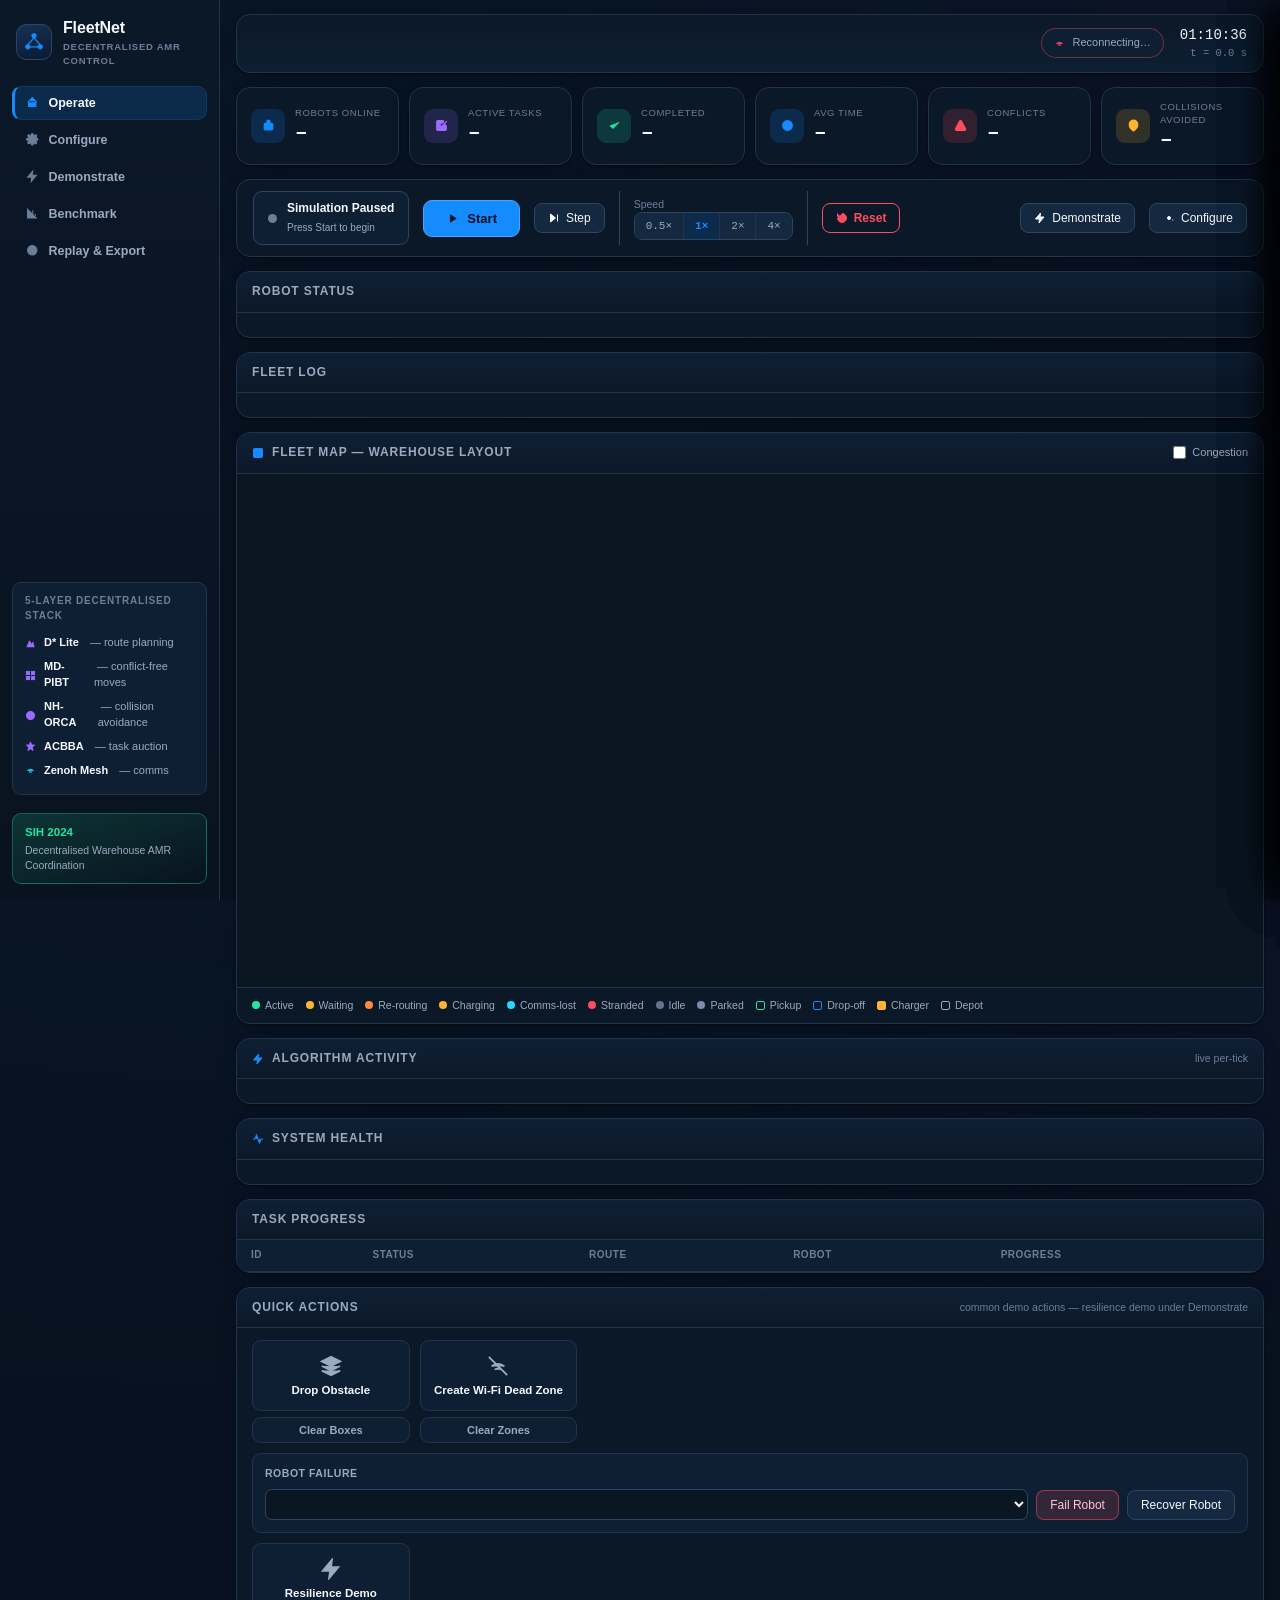
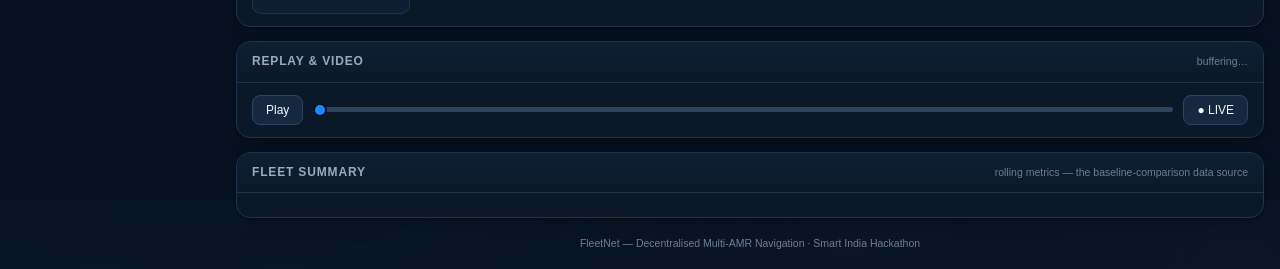
==== static/index.html @ d85be50e "small changes in the ui" ====
<!doctype html>
<html lang="en">
<head>
  <meta charset="utf-8" />
  <meta name="viewport" content="width=device-width, initial-scale=1" />
  <title>FleetNet — Decentralised AMR Control</title>
  <link rel="stylesheet" href="/static/style.css" />
</head>
<body>
<div class="shell">

  <!-- ───────────────── sidebar ───────────────── -->
  <aside class="sidebar" id="sidebar">
    <div class="brand">
      <div class="brand-mark" aria-hidden="true">
        <svg viewBox="0 0 32 32" width="22" height="22">
          <circle cx="16" cy="7" r="3.4"/><circle cx="7" cy="23" r="3.4"/>
          <circle cx="25" cy="23" r="3.4"/>
          <path d="M16 10 L7 20 M16 10 L25 20 M9.5 23 L22.5 23" stroke-width="1.7"/>
        </svg>
      </div>
      <h1>FleetNet<span>Decentralised AMR Control</span></h1>
    </div>

    <nav class="sidenav" id="sidenav">
      <button class="nav-item on" data-nav="operate">
        <svg class="icon" viewBox="0 0 24 24" fill="none" stroke-width="2"><path d="M3 12l9-9 9 9M5 10v10h14V10"/></svg>
        Operate
      </button>
      <button class="nav-item" data-drawer="configureDrawer">
        <svg class="icon" viewBox="0 0 24 24" fill="none" stroke-width="2"><circle cx="12" cy="12" r="3"/><path d="M19.4 15a1.7 1.7 0 00.3 1.9l.1.1a2 2 0 11-2.8 2.8l-.1-.1a1.7 1.7 0 00-1.9-.3 1.7 1.7 0 00-1 1.5V21a2 2 0 11-4 0v-.1a1.7 1.7 0 00-1-1.6 1.7 1.7 0 00-1.9.3l-.1.1a2 2 0 11-2.8-2.8l.1-.1a1.7 1.7 0 00.3-1.9 1.7 1.7 0 00-1.5-1H3a2 2 0 110-4h.1a1.7 1.7 0 001.5-1 1.7 1.7 0 00-.3-1.9l-.1-.1a2 2 0 112.8-2.8l.1.1a1.7 1.7 0 001.9.3H9a1.7 1.7 0 001-1.5V3a2 2 0 114 0v.1a1.7 1.7 0 001 1.5 1.7 1.7 0 001.9-.3l.1-.1a2 2 0 112.8 2.8l-.1.1a1.7 1.7 0 00-.3 1.9V9a1.7 1.7 0 001.5 1h.1a2 2 0 110 4h-.1a1.7 1.7 0 00-1.5 1z"/></svg>
        Configure
      </button>
      <button class="nav-item" data-drawer="demonstrateDrawer">
        <svg class="icon" viewBox="0 0 24 24" fill="none" stroke-width="2"><path d="M13 2L3 14h8l-1 8 10-12h-8l1-8z"/></svg>
        Demonstrate
      </button>
      <button class="nav-item" data-drawer="benchmarkDrawer">
        <svg class="icon" viewBox="0 0 24 24" fill="none" stroke-width="2"><path d="M3 3v18h18M8 17V10M13 17V6M18 17v-4"/></svg>
        Benchmark
      </button>
      <button class="nav-item" data-drawer="replayDrawer">
        <svg class="icon" viewBox="0 0 24 24" fill="none" stroke-width="2"><circle cx="12" cy="12" r="9"/><path d="M10 8l6 4-6 4z"/></svg>
        Replay &amp; Export
      </button>
    </nav>

    <div class="sidebar-about">
      <h3>5-Layer Decentralised Stack</h3>
      <div class="about-layer" title="Per-robot incremental path planning around racks and dropped obstacles.">
        <svg class="icon" viewBox="0 0 24 24" fill="none" stroke-width="2"><path d="M4 20l6-14 4 8 3-5 3 11"/></svg>
        <b>D* Lite</b>&nbsp;— route planning
      </div>
      <div class="about-layer" title="Multi-agent pathfinding: conflict-free next-cell moves with priority inheritance.">
        <svg class="icon" viewBox="0 0 24 24" fill="none" stroke-width="2"><rect x="3" y="3" width="7" height="7"/><rect x="14" y="3" width="7" height="7"/><rect x="3" y="14" width="7" height="7"/><rect x="14" y="14" width="7" height="7"/></svg>
        <b>MD-PIBT</b>&nbsp;— conflict-free moves
      </div>
      <div class="about-layer" title="Reciprocal local collision avoidance between nearby robots.">
        <svg class="icon" viewBox="0 0 24 24" fill="none" stroke-width="2"><circle cx="12" cy="12" r="9"/><path d="M12 3v9l6 3"/></svg>
        <b>NH-ORCA</b>&nbsp;— collision avoidance
      </div>
      <div class="about-layer" title="Decentralised auction-based task allocation — robots bid for jobs.">
        <svg class="icon" viewBox="0 0 24 24" fill="none" stroke-width="2"><path d="M12 2l2.5 6.5L21 9l-5 4.5L17.5 21 12 17l-5.5 4L8 13.5 3 9l6.5-.5z"/></svg>
        <b>ACBBA</b>&nbsp;— task auction
      </div>
      <div class="about-layer mesh" title="Zenoh-style pub/sub comms mesh, with simulated Wi-Fi dead zones.">
        <svg class="icon" viewBox="0 0 24 24" fill="none" stroke-width="2"><path d="M5 12.5a10 10 0 0114 0M8.5 16a5 5 0 017 0M12 19.5v.1"/></svg>
        <b>Zenoh Mesh</b>&nbsp;— comms
      </div>
    </div>

    <div class="sidebar-badge">
      <b>SIH 2024</b>
      Decentralised Warehouse AMR Coordination
    </div>
  </aside>

  <!-- ───────────────── main ───────────────── -->
  <div class="main">

    <header class="topbar">
      <button class="btn menu-toggle" id="btnMenuToggle" aria-label="Toggle navigation" hidden>
        <svg class="icon" viewBox="0 0 24 24" fill="none" stroke-width="2"><path d="M3 6h18M3 12h18M3 18h18"/></svg>
      </button>
      <div class="conn-pill" id="conn"><svg class="icon" viewBox="0 0 24 24" fill="none" stroke-width="2"><path d="M5 12.5a10 10 0 0114 0M8.5 16a5 5 0 017 0M12 19.5v.1"/></svg><span>connecting…</span></div>
      <div class="clock">
        <time id="clock">--:--:--</time>
        <span class="simtime" id="simTime">t = 0.0 s</span>
      </div>
    </header>

    <div class="kpi-row" id="kpiStrip">
      <div class="kpi-card">
        <div class="ic"><svg class="icon" viewBox="0 0 24 24" fill="none" stroke-width="2"><rect x="4" y="8" width="16" height="12" rx="2"/><path d="M9 8V5a3 3 0 016 0v3M9 13h.01M15 13h.01"/></svg></div>
        <div><span class="kpi-label">Robots Online</span><span class="kpi-val" id="kpiRobots">–</span></div>
      </div>
      <div class="kpi-card k-violet">
        <div class="ic"><svg class="icon" viewBox="0 0 24 24" fill="none" stroke-width="2"><path d="M9 11l3 3L22 4M21 12v7a2 2 0 01-2 2H5a2 2 0 01-2-2V5a2 2 0 012-2h11"/></svg></div>
        <div><span class="kpi-label">Active Tasks</span><span class="kpi-val" id="kpiActive">–</span></div>
      </div>
      <div class="kpi-card k-ok">
        <div class="ic"><svg class="icon" viewBox="0 0 24 24" fill="none" stroke-width="2"><path d="M20 6L9 17l-5-5"/></svg></div>
        <div><span class="kpi-label">Completed</span><span class="kpi-val" id="kpiDone">–</span></div>
      </div>
      <div class="kpi-card">
        <div class="ic"><svg class="icon" viewBox="0 0 24 24" fill="none" stroke-width="2"><circle cx="12" cy="12" r="9"/><path d="M12 7v5l3 3"/></svg></div>
        <div><span class="kpi-label">Avg Time</span><span class="kpi-val" id="kpiAvg">–</span></div>
      </div>
      <div class="kpi-card k-danger">
        <div class="ic"><svg class="icon" viewBox="0 0 24 24" fill="none" stroke-width="2"><path d="M12 9v4M12 17h.01M10.3 3.9L2.6 18a2 2 0 001.7 3h15.4a2 2 0 001.7-3L13.7 3.9a2 2 0 00-3.4 0z"/></svg></div>
        <div><span class="kpi-label">Conflicts</span><span class="kpi-val" id="kpiConf">–</span></div>
      </div>
      <div class="kpi-card k-warn">
        <div class="ic"><svg class="icon" viewBox="0 0 24 24" fill="none" stroke-width="2"><path d="M12 22s8-4.5 8-11.8A8 8 0 0012 2a8 8 0 00-8 8.2C4 17.5 12 22 12 22z"/><path d="M12 12a2 2 0 100-4 2 2 0 000 4z"/></svg></div>
        <div><span class="kpi-label">Collisions Avoided</span><span class="kpi-val" id="kpiAvoid">–</span></div>
      </div>
    </div>

    <!-- ───────────────── simulation control bar ───────────────── -->
    <div class="simctrl">
      <div class="sim-status paused" id="simStatusPill">
        <span class="dot"></span>
        <div class="txt"><b id="simStatusTitle">Simulation Paused</b><span id="simStatusSub">Press Start to begin</span></div>
      </div>
      <button class="btn-primary-lg" id="btnStart" title="Space">
        <svg class="icon" viewBox="0 0 24 24" fill="currentColor"><path d="M8 5v14l11-7z"/></svg>
        <span class="lbl">Start</span>
      </button>
      <button class="btn" id="btnStep" title="Step one tick (S)">
        <svg class="icon" viewBox="0 0 24 24" fill="none" stroke-width="2"><path d="M5 4l10 8-10 8V4zM19 5v14"/></svg>
        Step
      </button>
      <div class="pipe-v"></div>
      <label class="hint">Speed
        <div class="seg" id="speedSeg">
          <button data-v="0.5">0.5×</button>
          <button data-v="1" class="on">1×</button>
          <button data-v="2">2×</button>
          <button data-v="4">4×</button>
        </div>
      </label>
      <div class="pipe-v"></div>
      <button class="btn btn-danger-outline" id="btnReset" title="Reset (R)">
        <svg class="icon" viewBox="0 0 24 24" fill="none" stroke-width="2"><path d="M3 12a9 9 0 109-9M3 3v6h6"/></svg>
        Reset
      </button>
      <button class="btn" id="btnOpenDemonstrate" data-drawer="demonstrateDrawer" style="margin-left:auto">
        <svg class="icon" viewBox="0 0 24 24" fill="none" stroke-width="2"><path d="M13 2L3 14h8l-1 8 10-12h-8l1-8z"/></svg>
        Demonstrate
      </button>
      <button class="btn" id="btnOpenConfigure" data-drawer="configureDrawer">
        <svg class="icon" viewBox="0 0 24 24" fill="none" stroke-width="2"><circle cx="12" cy="12" r="3"/><path d="M19.4 15a1.7 1.7 0 00.3 1.9"/></svg>
        Configure
      </button>
    </div>

    <!-- ───────────────── content ───────────────── -->
    <div class="content" id="content">

      <div class="col col-left">
        <section class="panel">
          <div class="panel-hd"><h2>Robot Status</h2><span class="hint" id="fleetHint"></span></div>
          <div class="robot-grid" id="robotGrid"></div>
        </section>

        <section class="panel">
          <div class="panel-hd"><h2>Fleet Log</h2><span class="hint" id="fleetLogHint"></span></div>
          <div class="fleetlog" id="fleetLogBody"></div>
        </section>
      </div>

      <div class="col col-right">
        <div class="bench-banner bench-only" hidden>
          <svg class="icon" viewBox="0 0 24 24" fill="none" stroke-width="2"><path d="M3 3v18h18M8 17V10M13 17V6M18 17v-4"/></svg>
          Benchmark Mode — running the 5-layer stack against the stop-and-wait baseline side by side
        </div>
        <div id="arenaWrap">
          <section class="panel panel-map">
            <div class="panel-hd">
              <h2 id="arenaTitleStack">
                <svg class="icon" viewBox="0 0 24 24" fill="none" stroke-width="2"><rect x="3" y="3" width="18" height="18" rx="2"/><path d="M3 9h18M9 21V9"/></svg>
                Fleet Map — Warehouse Layout
              </h2>
              <label class="chk"><input type="checkbox" id="heatToggle"> Congestion</label>
            </div>
            <div class="map-shell">
              <canvas id="mapStack"></canvas>
              <div class="map-banner" id="mapBannerStack" hidden>
                <svg class="icon" viewBox="0 0 24 24" fill="none" stroke-width="2"><path d="M12 9v4M12 17h.01M10.3 3.9L2.6 18a2 2 0 001.7 3h15.4a2 2 0 001.7-3L13.7 3.9a2 2 0 00-3.4 0z"/></svg>
                DASHBOARD OFFLINE · fleet autonomous
              </div>
              <div class="arm-hint" id="armHint" hidden></div>
            </div>
            <div class="legend">
              <span><i class="dot" style="background:#20E6A0"></i>Active</span>
              <span><i class="dot" style="background:#FFB52E"></i>Waiting</span>
              <span><i class="dot" style="background:#FF8A3D"></i>Re-routing</span>
              <span><i class="dot" style="background:#FFB52E"></i>Charging</span>
              <span><i class="dot" style="background:#26D9FF"></i>Comms-lost</span>
              <span><i class="dot" style="background:#FF4D5E"></i>Stranded</span>
              <span><i class="dot" style="background:#64748b"></i>Idle</span>
              <span><i class="dot" style="background:#7C8CA6"></i>Parked</span>
              <span><i class="sq" style="border-color:#20E6A0"></i>Pickup</span>
              <span><i class="sq" style="border-color:#168BFF"></i>Drop-off</span>
              <span><i class="sq" style="background:#FFB52E;border-color:#FFB52E"></i>Charger</span>
              <span><i class="sq" style="border-color:#9AAAC0"></i>Depot</span>
            </div>
          </section>

          <section class="panel panel-map bench-only" id="arenaPanelStopwait" hidden>
            <div class="panel-hd">
              <h2>Baseline — Stop-and-Wait + recovery <span class="hint">timeout priority · reactive detour</span></h2>
            </div>
            <div class="map-shell">
              <canvas id="mapStopwait"></canvas>
              <div class="map-banner" id="mapBannerStopwait" hidden>DASHBOARD OFFLINE · fleet autonomous</div>
            </div>
          </section>
        </div>

        <section class="panel bench-only" id="scoreboardPanel" hidden>
          <div class="panel-hd"><h2>Comparison Scoreboard</h2><span class="hint" id="verdictHint"></span></div>
          <div class="summary scoreboard" id="scoreboard"></div>
        </section>

        <div class="workspace">
          <section class="panel">
            <div class="panel-hd">
              <h2>
                <svg class="icon" viewBox="0 0 24 24" fill="none" stroke-width="2"><path d="M13 2L3 14h8l-1 8 10-12h-8l1-8z"/></svg>
                Algorithm Activity
              </h2>
              <span class="hint">live per-tick</span>
            </div>
            <div class="activity" id="activity"></div>
          </section>

          <section class="panel">
            <div class="panel-hd">
              <h2>
                <svg class="icon" viewBox="0 0 24 24" fill="none" stroke-width="2"><path d="M22 12h-4l-3 9L9 3l-3 9H2"/></svg>
                System Health
              </h2>
            </div>
            <div class="syshealth" id="syshealth"></div>
          </section>
        </div>

        <section class="panel">
          <div class="panel-hd"><h2>Task Progress</h2><span class="hint" id="taskProgressHint"></span></div>
          <div class="table-wrap">
            <table class="tasktable">
              <thead><tr><th>ID</th><th>Status</th><th>Route</th><th>Robot</th><th>Progress</th></tr></thead>
              <tbody id="taskProgressBody"></tbody>
            </table>
          </div>
        </section>

        <section class="panel">
          <div class="panel-hd"><h2>Quick Actions</h2><span class="hint">common demo actions — resilience demo under Demonstrate</span></div>
          <div class="quick-actions">
            <div class="qa-pair">
              <button class="qa-btn" id="qaDropBox" data-arm="box">
                <svg class="icon" viewBox="0 0 24 24" fill="none" stroke-width="2"><path d="M12 2L2 7l10 5 10-5-10-5zM2 17l10 5 10-5M2 12l10 5 10-5"/></svg>
                Drop Obstacle
              </button>
              <button class="qa-btn-sm" id="qaClearBoxes">Clear Boxes</button>
            </div>
            <div class="qa-pair">
              <button class="qa-btn" id="qaDeadZone" data-arm="zone">
                <svg class="icon" viewBox="0 0 24 24" fill="none" stroke-width="2"><path d="M5 12.5a10 10 0 0114 0M8.5 16a5 5 0 017 0M12 19.5v.1M2 2l20 20"/></svg>
                Create Wi-Fi Dead Zone
              </button>
              <button class="qa-btn-sm" id="qaClearZones">Clear Zones</button>
            </div>
            <div class="qa-fail">
              <div class="qa-fail-label">Robot Failure</div>
              <div class="tgroup">
                <select id="qaFailSel" class="sel"></select>
                <button class="btn btn-danger" id="qaFail">Fail Robot</button>
                <button class="btn" id="qaRecover">Recover Robot</button>
              </div>
            </div>
            <button class="qa-btn" id="qaMore">
              <svg class="icon" viewBox="0 0 24 24" fill="none" stroke-width="2"><path d="M13 2L3 14h8l-1 8 10-12h-8l1-8z"/></svg>
              Resilience Demo
            </button>
          </div>
        </section>

        <section class="panel">
          <div class="panel-hd"><h2>Replay &amp; Video</h2><span class="hint" id="replayHint">buffering…</span></div>
          <div class="replay">
            <div class="replay-row">
              <button class="btn" id="btnReplayPlay">Play</button>
              <input type="range" id="scrub" min="0" max="0" value="0" />
              <button class="btn" id="btnLive">● LIVE</button>
            </div>
            <div class="export-row" id="exportRow" hidden>
              <div class="bar"><i id="exportBar"></i></div>
              <span id="exportLabel"></span>
            </div>
            <video id="video" controls hidden></video>
            <a id="videoDl" class="hint dl" href="#" hidden download>Download fleet_demo.mp4</a>
          </div>
        </section>
      </div>
    </div>

    <!-- ───────────────── footer ───────────────── -->
    <footer class="footer">
      <section class="panel">
        <div class="panel-hd"><h2>Fleet Summary</h2><span class="hint">rolling metrics — the baseline-comparison data source</span></div>
        <div class="summary" id="summary"></div>
      </section>
      <p class="hint" style="text-align:center;padding:4px 0">FleetNet — Decentralised Multi-AMR Navigation · Smart India Hackathon</p>
    </footer>
  </div>
</div>

<!-- ───────────────── drawers ───────────────── -->
<div class="sidebar-scrim" id="sidebarScrim"></div>
<div class="drawer-backdrop" id="drawerBackdrop"></div>

<aside class="drawer" id="configureDrawer">
  <div class="drawer-hd">
    <h2><svg class="icon" viewBox="0 0 24 24" fill="none" stroke-width="2"><circle cx="12" cy="12" r="3"/><path d="M19.4 15a1.7 1.7 0 00.3 1.9"/></svg>Configure</h2>
    <button class="drawer-close" data-close-drawer aria-label="Close">✕</button>
  </div>
  <div class="drawer-body">
    <div class="drawer-section">
      <h3>Scenario</h3>
      <div class="tgroup">
        <label>Robots <input type="number" id="cfgRobots" min="1" max="6" value="4"></label>
        <label>Tasks <input type="number" id="cfgTasks" min="1" max="20" value="10"></label>
        <label>Seed <input type="number" id="cfgSeed" min="0" max="9999" value="7"></label>
      </div>
      <p class="hint" style="margin-top:8px">Same seed + same settings reproduces the same run.</p>
      <button class="btn btn-primary" id="btnApply" style="margin-top:10px;width:100%;justify-content:center">Apply &amp; Reset Simulation</button>
    </div>

    <div class="drawer-section">
      <h3>Warehouse Layout</h3>
      <div class="tgroup">
        <button class="btn btn-arm" id="btnEditLayout">Edit Layout</button>
        <button class="btn" id="btnResetLayout">Reset to Default</button>
      </div>
    </div>

    <div class="drawer-section" id="layoutPalette" hidden>
      <h3>Paint Tool</h3>
      <div class="seg" id="paletteSeg">
        <button data-tool="blocked" class="on">Rack</button>
        <button data-tool="pickup">Pickup</button>
        <button data-tool="dropoff">Dropoff</button>
        <button data-tool="charger">Charger</button>
        <button data-tool="depot">Depot</button>
        <button data-tool="erase">Erase</button>
      </div>
      <p class="hint" style="margin:8px 0">click to place a station · click-drag to paint racks/erase</p>
      <p class="hint" id="paletteCounts"></p>
      <div class="tgroup" style="margin-top:10px">
        <button class="btn" id="btnLayoutValidate">Validate</button>
        <button class="btn btn-primary" id="btnLayoutApply">Apply Layout</button>
        <button class="btn" id="btnLayoutClearCanvas">Clear Canvas</button>
        <button class="btn" id="btnLayoutCancel">Cancel</button>
      </div>
    </div>

    <div class="drawer-section" id="layoutErrorsPanel" hidden>
      <h3>Layout Issues <span class="hint" id="layoutStatusHint"></span></h3>
      <ul class="eventlog" id="layoutErrors"></ul>
    </div>

    <div class="drawer-section" id="savedLayoutsPanel">
      <h3>Saved Layouts <span class="hint" id="savedLayoutsHint"></span></h3>
      <div class="tgroup" style="margin-bottom:8px">
        <button class="btn" id="btnSaveCurrentLayout">Save Current Layout As…</button>
      </div>
      <div class="tgroup" id="saveAsRow" hidden>
        <input type="text" id="saveAsName" placeholder="Layout name…" maxlength="60">
        <button class="btn btn-primary" id="btnSaveAsLayout">Save As…</button>
      </div>
      <div class="table-wrap">
        <table class="tasktable">
          <thead><tr><th>Name</th><th>Updated</th><th>Actions</th></tr></thead>
          <tbody id="savedLayoutsBody"></tbody>
        </table>
      </div>
    </div>
  </div>
</aside>

<aside class="drawer" id="demonstrateDrawer">
  <div class="drawer-hd">
    <h2><svg class="icon" viewBox="0 0 24 24" fill="none" stroke-width="2"><path d="M13 2L3 14h8l-1 8 10-12h-8l1-8z"/></svg>Demonstrate</h2>
    <button class="drawer-close" data-close-drawer aria-label="Close">✕</button>
  </div>
  <div class="drawer-body">
    <p class="hint">Drop Obstacle, Wi-Fi Dead Zone, and Fail/Recover Robot now live in Quick Actions on the Operate dashboard.</p>
    <div class="drawer-section">
      <h3>Resilience</h3>
      <button class="btn btn-danger-outline" id="btnKill" style="width:100%;justify-content:center">Simulate Dashboard Failure</button>
      <p class="hint" style="margin-top:6px">The fleet keeps operating with no central coordinator — proves the decentralised architecture.</p>
    </div>
  </div>
</aside>

<aside class="drawer" id="benchmarkDrawer">
  <div class="drawer-hd">
    <h2><svg class="icon" viewBox="0 0 24 24" fill="none" stroke-width="2"><path d="M3 3v18h18M8 17V10M13 17V6M18 17v-4"/></svg>Benchmark</h2>
    <button class="drawer-close" data-close-drawer aria-label="Close">✕</button>
  </div>
  <div class="drawer-body">
    <div class="drawer-section">
      <h3>A/B Comparison</h3>
      <label class="chk"><input type="checkbox" id="benchToggle"> Enable A/B vs stop-and-wait baseline</label>
      <p class="hint" style="margin-top:8px">Runs the same scenario twice — the 5-layer stack against a naive stop-and-wait baseline. Toggling this restarts the run.</p>
    </div>
  </div>
</aside>

<aside class="drawer" id="replayDrawer">
  <div class="drawer-hd">
    <h2><svg class="icon" viewBox="0 0 24 24" fill="none" stroke-width="2"><circle cx="12" cy="12" r="9"/><path d="M10 8l6 4-6 4z"/></svg>Replay &amp; Export</h2>
    <button class="drawer-close" data-close-drawer aria-label="Close">✕</button>
  </div>
  <div class="drawer-body">
    <div class="drawer-section">
      <h3>Export</h3>
      <button class="btn btn-primary" id="btnExport" style="width:100%;justify-content:center">Export MP4</button>
      <p class="hint" style="margin-top:8px">Renders the buffered run server-side (falls back to GIF without ffmpeg).</p>
    </div>
  </div>
</aside>

<script src="/static/app.js"></script>
</body>
</html>
---- static/style.css ----
/* ============================================================
   FleetNet Dashboard — decentralised fleet command console
   Color system per FleetNet_UI_Redesign_Color_Usability_Specification:
   deep navy base, controlled semantic accents. Color is never the only
   signal — every stateful element also carries an icon and/or a label.
   ============================================================ */
:root{
  --bg:        #07111F;   /* Deep Navy   — page background, major chrome */
  --bg-2:      #0A1622;
  --panel:     #0B1828;   /* Panel Navy  — cards, panels, sidebar */
  --panel-2:   #0E1F33;
  --raised:    #14283F;
  --border:    #22344A;
  --border-2:  #2E4562;
  --ink:       #F5F8FC;   /* Primary Text */
  --ink-2:     #9AAAC0;   /* Muted Text */
  --ink-3:     #6C7F99;

  --accent:    #168BFF;   /* Electric Blue — primary action, selected nav/mode */
  --accent-dim:rgba(22,139,255,.16);
  --cyan:      #26D9FF;   /* network/mesh, path info, secondary active signal */
  --cyan-dim:  rgba(38,217,255,.16);
  --ok:        #20E6A0;   /* Emerald — healthy, running, completed, online */
  --ok-dim:    rgba(32,230,160,.16);
  --warn:      #FFB52E;   /* Amber — charging, caution, pending attention */
  --warn-dim:  rgba(255,181,46,.16);
  --danger:    #FF4D5E;   /* Coral Red — failure, obstacle, conflict, destructive */
  --danger-dim:rgba(255,77,94,.16);
  --violet:    #9B6CFF;   /* algorithm/AI activity, selected robot/task */
  --violet-dim:rgba(155,108,255,.16);
  --reroute:   #FF8A3D;   /* distinct from plain waiting(amber) and failure(coral) */
  --idle:      #64748B;

  --mono: ui-monospace, "JetBrains Mono", "SF Mono", "Menlo", "Consolas", monospace;
  --sans: "Inter", -apple-system, BlinkMacSystemFont, "Segoe UI", Roboto, sans-serif;
  --r:    14px;
  --r-sm: 9px;
  --shadow: 0 1px 2px rgba(0,0,0,.4), 0 8px 24px -12px rgba(0,0,0,.55);
  --sidebar-w: 220px;
}

*{box-sizing:border-box;margin:0;padding:0}
html,body{height:100%}
body{
  background:
    radial-gradient(1200px 600px at 15% -10%, #0f2a4433, transparent),
    radial-gradient(900px 500px at 110% 0%, #2a1b4a2e, transparent),
    var(--bg);
  color:var(--ink);
  font-family:var(--sans);
  font-size:13px;
  line-height:1.45;
  -webkit-font-smoothing:antialiased;
}
button,input,select{font-family:inherit;font-size:inherit;color:inherit}
h1,h2,h3{font-weight:650;letter-spacing:-.01em}
svg{fill:currentColor;stroke:currentColor}
svg.icon{width:1em;height:1em;flex-shrink:0;vertical-align:-.15em}
[hidden]{display:none !important}

/* ───────────────── app shell: sidebar + main ───────────────── */
.shell{display:flex;min-height:100%}

.sidebar{
  width:var(--sidebar-w);flex:0 0 var(--sidebar-w);
  background:linear-gradient(180deg,var(--panel),#091320);
  border-right:1px solid var(--border);
  display:flex;flex-direction:column;gap:18px;
  padding:16px 12px;position:sticky;top:0;height:100vh;overflow-y:auto;
}
.brand{display:flex;align-items:center;gap:11px;padding:0 4px}
.brand-mark{
  width:36px;height:36px;border-radius:10px;flex-shrink:0;
  display:grid;place-items:center;
  background:linear-gradient(160deg,#173157,#0c1930);
  border:1px solid var(--border-2);
  color:var(--accent);
}
.brand h1{font-size:16px}
.brand h1 span{display:block;font-size:9.5px;font-weight:600;color:var(--ink-3);
  text-transform:uppercase;letter-spacing:.08em;margin-top:1px}

.sidenav{display:flex;flex-direction:column;gap:3px}
.nav-item{
  display:flex;align-items:center;gap:10px;
  padding:9px 11px;border-radius:var(--r-sm);
  border:1px solid transparent;border-left:3px solid transparent;
  background:transparent;color:var(--ink-2);cursor:pointer;text-align:left;width:100%;
  font-size:12.5px;font-weight:600;
  transition:background .12s,color .12s,border-color .12s;
}
.nav-item svg{color:var(--ink-3)}
.nav-item:hover{background:var(--panel-2);color:var(--ink)}
.nav-item.on{
  background:var(--accent-dim);color:var(--ink);
  border-color:var(--accent-dim);border-left-color:var(--accent);
}
.nav-item.on svg{color:var(--accent)}
.nav-sub{font-size:9.5px;color:var(--ink-3);font-weight:500;margin-left:auto;text-transform:uppercase;letter-spacing:.04em}

.sidebar-about{
  margin-top:auto;background:var(--panel-2);border:1px solid var(--border);
  border-radius:var(--r-sm);padding:11px 12px;
}
.sidebar-about h3{font-size:10px;text-transform:uppercase;letter-spacing:.08em;
  color:var(--ink-3);margin-bottom:8px}
.about-layer{display:flex;align-items:center;gap:8px;padding:4px 0;font-size:11px;color:var(--ink-2);cursor:help}
.about-layer svg{color:var(--violet);flex-shrink:0}
.about-layer.mesh svg{color:var(--cyan)}
.about-layer b{color:var(--ink);font-weight:600}

.sidebar-badge{
  background:linear-gradient(160deg,var(--ok-dim),transparent);
  border:1px solid rgba(32,230,160,.35);border-radius:var(--r-sm);
  padding:10px 12px;font-size:10.5px;color:var(--ink-2);
}
.sidebar-badge b{color:var(--ok);display:block;font-size:11.5px;margin-bottom:2px}

.main{flex:1;min-width:0;padding:14px 16px;display:flex;flex-direction:column;gap:14px;max-width:1720px}

/* ───────────────── top bar ───────────────── */
.topbar{
  display:flex;align-items:center;justify-content:flex-end;gap:16px;
  background:linear-gradient(180deg,var(--panel),var(--panel-2));
  border:1px solid var(--border);border-radius:var(--r);
  padding:10px 16px;box-shadow:var(--shadow);
}
.conn-pill{
  display:flex;align-items:center;gap:8px;padding:6px 12px;border-radius:20px;
  background:var(--panel-2);border:1px solid var(--border);font-size:11px;color:var(--ink-2);
}
.conn-pill svg{color:var(--idle)}
.conn-pill.online{border-color:rgba(32,230,160,.4);color:var(--ink)}
.conn-pill.online svg{color:var(--ok)}
.conn-pill.offline{border-color:rgba(255,77,94,.4)}
.conn-pill.offline svg{color:var(--danger)}
.conn-pill b{font-weight:600}

.clock{text-align:right;display:flex;flex-direction:column;align-items:flex-end;gap:1px}
.clock time{font-family:var(--mono);font-size:14px;color:var(--ink)}
.simtime{font-family:var(--mono);font-size:10.5px;color:var(--ink-3)}

/* ───────────────── KPI row ───────────────── */
.kpi-row{display:grid;grid-template-columns:repeat(6,1fr);gap:10px}
.kpi-card{
  background:var(--panel);border:1px solid var(--border);border-radius:var(--r);
  padding:12px 14px;box-shadow:var(--shadow);display:flex;align-items:center;gap:10px;
}
.kpi-card .ic{
  width:34px;height:34px;border-radius:9px;flex-shrink:0;display:grid;place-items:center;
  background:var(--accent-dim);color:var(--accent);
}
.kpi-card.k-ok .ic{background:var(--ok-dim);color:var(--ok)}
.kpi-card.k-warn .ic{background:var(--warn-dim);color:var(--warn)}
.kpi-card.k-danger .ic{background:var(--danger-dim);color:var(--danger)}
.kpi-card.k-violet .ic{background:var(--violet-dim);color:var(--violet)}
.kpi-label{display:block;font-size:9.5px;color:var(--ink-3);text-transform:uppercase;letter-spacing:.06em}
.kpi-val{font-family:var(--mono);font-size:21px;font-weight:700;color:var(--ink);line-height:1.2}

/* ───────────────── simulation control bar ───────────────── */
.simctrl{
  display:flex;align-items:center;gap:14px;flex-wrap:wrap;
  background:var(--panel);border:1px solid var(--border);border-radius:var(--r);
  padding:11px 16px;box-shadow:var(--shadow);
}
.sim-status{display:flex;align-items:center;gap:10px;padding:8px 14px;border-radius:var(--r-sm);
  background:var(--ok-dim);border:1px solid rgba(32,230,160,.35);flex:0 0 auto}
.sim-status.paused{background:var(--panel-2);border-color:var(--border-2)}
.sim-status .dot{width:9px;height:9px;border-radius:50%;background:var(--ok);box-shadow:0 0 0 4px var(--ok-dim)}
.sim-status.paused .dot{background:var(--ink-3);box-shadow:none}
.sim-status .txt b{display:block;font-size:12px;color:var(--ink);font-weight:700}
.sim-status .txt span{font-size:10px;color:var(--ink-2)}

.btn-primary-lg{
  background:var(--accent);border:1px solid #4aa3ff;color:#04101f;font-weight:700;
  padding:10px 22px;border-radius:var(--r-sm);font-size:13px;cursor:pointer;
  display:flex;align-items:center;gap:8px;transition:background .12s;
}
.btn-primary-lg:hover{background:#3aa0ff}
.btn-primary-lg.is-running{background:var(--ok);border-color:#3ff0b4;color:#03251a}
.btn-primary-lg.is-running:hover{background:#33f0ae}

.pipe-v{width:1px;align-self:stretch;background:var(--border-2)}

/* ───────────────── generic buttons / controls ───────────────── */
.btn{
  background:var(--raised);border:1px solid var(--border-2);border-radius:8px;
  padding:7px 13px;cursor:pointer;color:var(--ink);font-size:12px;font-weight:500;
  transition:background .12s, border-color .12s, transform .05s;white-space:nowrap;
  display:inline-flex;align-items:center;gap:6px;
}
.btn:hover{background:#1a3050;border-color:var(--accent)}
.btn:active{transform:translateY(1px)}
.btn:disabled{opacity:.4;cursor:not-allowed}
.btn-primary{background:var(--accent);border-color:#4aa3ff;color:#04101f;font-weight:700}
.btn-primary:hover{background:#3aa0ff}
.btn-danger{background:var(--danger-dim);border-color:rgba(255,77,94,.5);color:#ffc7cc}
.btn-danger:hover{background:rgba(255,77,94,.28)}
.btn-danger-outline{
  background:transparent;border:1.5px solid var(--danger);color:var(--danger);font-weight:600;
}
.btn-danger-outline:hover{background:var(--danger-dim)}
.btn-arm.armed{background:var(--warn);border-color:#ffcf7a;color:#241a05;font-weight:700}
.sel{
  background:var(--bg-2);border:1px solid var(--border-2);border-radius:7px;
  padding:6px 9px;font-family:var(--mono);
}

.seg{display:flex;border:1px solid var(--border-2);border-radius:8px;overflow:hidden}
.seg button{background:var(--raised);border:0;border-left:1px solid var(--border);
  padding:7px 11px;cursor:pointer;color:var(--ink-2);font-family:var(--mono);font-size:11px}
.seg button:first-child{border-left:0}
.seg button.on{background:var(--accent-dim);color:var(--accent);font-weight:700}

.tgroup[hidden]{display:none}
.tgroup{
  display:flex;align-items:center;gap:8px;flex-wrap:wrap;
  padding:8px 12px;background:var(--panel-2);border:1px solid var(--border);border-radius:var(--r-sm);
}
.tgroup-label{font-size:9.5px;text-transform:uppercase;letter-spacing:.07em;color:var(--ink-3);margin-right:2px}
.tgroup label{display:flex;align-items:center;gap:6px;font-size:11px;color:var(--ink-2)}
.tgroup input[type=number],.tgroup input[type=text]{
  width:52px;background:var(--bg-2);border:1px solid var(--border-2);
  border-radius:6px;padding:5px 7px;font-family:var(--mono);text-align:center;
}
.tgroup input[type=text]{width:150px;text-align:left}
.pipe{width:1px;height:20px;background:var(--border-2);margin:0 2px}
.hint{font-size:10.5px;color:var(--ink-3)}
.chk{display:flex;align-items:center;gap:6px;font-size:11px;color:var(--ink-2);cursor:pointer}

/* ───────────────── panels ───────────────── */
.panel{background:var(--panel);border:1px solid var(--border);border-radius:var(--r);
  box-shadow:var(--shadow);overflow:hidden}
.panel-hd{display:flex;align-items:center;justify-content:space-between;gap:10px;
  padding:11px 15px;border-bottom:1px solid var(--border);
  background:linear-gradient(180deg,#0f1f34,#0b1828)}
.panel-hd h2{font-size:12px;text-transform:uppercase;letter-spacing:.07em;color:var(--ink-2);
  display:flex;align-items:center;gap:8px}
.panel-hd h2 svg{color:var(--accent)}

/* ───────────────── quick actions ───────────────── */
.quick-actions{display:grid;grid-template-columns:repeat(auto-fit,minmax(150px,1fr));gap:10px;padding:12px 15px}
.qa-btn{
  display:flex;flex-direction:column;align-items:center;gap:7px;padding:14px 10px;
  background:var(--panel-2);border:1px solid var(--border);border-radius:var(--r-sm);
  color:var(--ink);cursor:pointer;font-size:11.5px;font-weight:600;transition:border-color .12s,background .12s;
}
.qa-btn svg{width:22px;height:22px;color:var(--ink-2)}
.qa-btn:hover{border-color:var(--accent);background:var(--accent-dim)}
.qa-btn.danger:hover{border-color:var(--danger);background:var(--danger-dim)}
.qa-btn.armed{border-color:var(--warn);background:var(--warn-dim);color:var(--warn)}
.qa-btn.armed svg{color:var(--warn)}
.qa-pair{display:flex;flex-direction:column;gap:6px}
.qa-pair .qa-btn{flex:1}
.qa-btn-sm{
  background:var(--panel-2);border:1px solid var(--border);border-radius:var(--r-sm);
  color:var(--ink-2);cursor:pointer;font-size:11px;font-weight:600;padding:6px 8px;
  transition:border-color .12s,background .12s,color .12s;
}
.qa-btn-sm:hover{border-color:var(--accent);color:var(--ink);background:var(--accent-dim)}
.qa-fail{
  grid-column:1/-1;display:flex;flex-direction:column;gap:8px;padding:12px;
  background:var(--panel-2);border:1px solid var(--border);border-radius:var(--r-sm);
}
.qa-fail-label{font-size:10.5px;font-weight:700;color:var(--ink-2);text-transform:uppercase;letter-spacing:.05em}
.qa-fail .tgroup{background:transparent;border:0;padding:0}
.qa-fail .sel{flex:1;min-width:120px}

/* ───────────────── content grid (Observe workspace) ─────────────────
   Kept as a 2-column grid (narrower status column + wide map/analysis
   column) so the existing benchmark A/B toggle logic in app.js — which
   reorders/reflows exactly these two columns via .content.benchmark —
   keeps working unchanged. Map dominance + algorithm/health grouping is
   achieved by composition inside col-right, not a 3rd grid column. */
.content{display:grid;grid-template-columns:minmax(300px,1fr) minmax(480px,1.6fr);gap:14px;align-items:start}
.col{display:flex;flex-direction:column;gap:14px}
.workspace{display:grid;grid-template-columns:1fr 1fr;gap:14px;align-items:start}

/* ───────────────── robot cards ───────────────── */
.robot-grid{display:grid;grid-template-columns:1fr;gap:10px;padding:12px}
.rcard{background:var(--panel-2);border:1px solid var(--border);border-left:3px solid var(--idle);
  border-radius:var(--r-sm);padding:11px 12px}
.rcard-hd{display:flex;align-items:center;justify-content:space-between;margin-bottom:9px}
.rcard-id{display:flex;align-items:center;gap:7px;font-weight:600}
.rcard-id .chip{width:16px;height:16px;border-radius:5px;display:grid;place-items:center;
  font-size:9px;font-weight:700;color:#04101f}
.badge{font-size:9.5px;font-weight:700;letter-spacing:.05em;text-transform:uppercase;
  padding:3px 8px;border-radius:20px;border:1px solid transparent;display:inline-flex;align-items:center;gap:4px}
.rcard-rows{display:grid;grid-template-columns:auto 1fr;gap:4px 10px;font-size:11px}
.rcard-rows dt{color:var(--ink-3)}
.rcard-rows dd{font-family:var(--mono);color:var(--ink);text-align:right}
.batt{margin-top:9px}
.batt-track{height:5px;background:var(--bg-2);border-radius:3px;overflow:hidden;border:1px solid var(--border)}
.batt-fill{height:100%;border-radius:3px;transition:width .4s}
.batt-meta{display:flex;justify-content:space-between;font-size:10px;color:var(--ink-3);margin-top:3px;font-family:var(--mono)}

/* status colour system — semantic per the spec: emerald=healthy, amber=charging/
   caution, coral=failure/destructive, cyan=comms, reroute=distinct amber-coral.
   Color is always paired with the text badge/icon already rendered alongside. */
.s-active    {--s:var(--ok)}
.s-waiting   {--s:var(--warn)}
.s-rerouting {--s:var(--reroute)}
.s-charging  {--s:var(--warn)}
.s-comms-lost{--s:var(--cyan)}
.s-idle      {--s:var(--idle)}
.s-parked    {--s:#7C8CA6}
.s-error     {--s:var(--danger)}
.s-stranded  {--s:var(--danger)}
.rcard.st{border-left-color:var(--s)}
.badge.st{color:var(--s);border-color:color-mix(in srgb,var(--s) 45%,transparent);
  background:color-mix(in srgb,var(--s) 16%,transparent)}

/* ───────────────── task table (Saved Layouts + Task Progress) ───────────────── */
.table-wrap{max-height:280px;overflow:auto}
.tasktable{width:100%;border-collapse:collapse;font-size:11.5px}
.tasktable th{position:sticky;top:0;background:var(--panel-2);text-align:left;padding:8px 14px;
  color:var(--ink-3);font-weight:600;font-size:10px;text-transform:uppercase;letter-spacing:.05em;
  border-bottom:1px solid var(--border)}
.tasktable td{padding:7px 14px;border-bottom:1px solid var(--border);font-family:var(--mono)}
.tasktable tr:hover td{background:#0f1f33}
.tstatus{font-size:9.5px;font-weight:700;text-transform:uppercase;letter-spacing:.04em;
  padding:2px 8px;border-radius:12px;display:inline-flex;align-items:center;gap:4px}
.tstatus.queued{color:var(--idle);background:rgba(100,116,139,.16)}
.tstatus.active{color:var(--ok);background:var(--ok-dim)}
.tstatus.done{color:var(--accent);background:var(--accent-dim)}
.tstatus.blocked{color:var(--danger);background:var(--danger-dim)}
.reroute-tag{color:var(--reroute);font-weight:700;font-size:10px}
.progress-track{height:6px;background:var(--bg-2);border-radius:3px;overflow:hidden;border:1px solid var(--border);min-width:60px}
.progress-fill{height:100%;background:var(--accent);border-radius:3px}

/* ───────────────── map ───────────────── */
.panel-map .map-shell{position:relative;background:var(--bg-2)}
#mapStack,#mapStopwait{display:block;width:100%;height:auto}
#arenaWrap{display:flex;flex-direction:column;gap:14px}
.map-banner{position:absolute;top:12px;left:50%;transform:translateX(-50%);
  display:flex;align-items:center;gap:8px;
  background:#2a0f16;border:1px solid var(--danger);color:#ffc7cc;
  font-size:11px;font-weight:700;letter-spacing:.03em;padding:6px 14px;border-radius:20px}
.arm-hint{position:absolute;bottom:12px;left:50%;transform:translateX(-50%);
  display:flex;align-items:center;gap:8px;
  background:#241a05;border:1px solid var(--warn);color:#ffd98a;
  font-size:11px;padding:6px 13px;border-radius:18px}
.bench-banner{display:flex;align-items:center;gap:8px;padding:8px 14px;border-radius:var(--r-sm);
  background:var(--violet-dim);border:1px solid rgba(155,108,255,.4);color:var(--violet);
  font-size:11.5px;font-weight:700}
.legend{display:flex;flex-wrap:wrap;gap:12px;padding:10px 15px;border-top:1px solid var(--border);
  font-size:10.5px;color:var(--ink-2)}
.legend span{display:flex;align-items:center;gap:5px}
.legend .dot{width:8px;height:8px;border-radius:50%}
.legend .sq{width:9px;height:9px;border:1.5px solid;border-radius:2px}

/* ───────────────── algorithm activity ───────────────── */
.activity{padding:12px 15px;display:flex;flex-direction:column;gap:8px}
.act{background:var(--panel-2);border:1px solid var(--border);border-radius:var(--r-sm);
  padding:10px 12px;display:flex;align-items:center;gap:11px;cursor:help}
.act .ic{width:30px;height:30px;border-radius:8px;flex-shrink:0;display:grid;place-items:center;
  background:var(--violet-dim);color:var(--violet)}
.act.mesh .ic{background:var(--cyan-dim);color:var(--cyan)}
.act .body{flex:1;min-width:0}
.act .k{font-size:10px;color:var(--ink-3);text-transform:uppercase;letter-spacing:.05em}
.act .v{font-family:var(--mono);font-size:15px;font-weight:700;color:var(--ink);margin-top:1px}
.act .v.small{font-size:11px;font-weight:500;color:var(--ink-2);line-height:1.35;font-family:var(--sans)}

/* ───────────────── system health ───────────────── */
.syshealth{padding:12px 15px;display:flex;flex-direction:column;gap:8px}
.sh-row{display:flex;align-items:center;justify-content:space-between;padding:7px 10px;
  background:var(--panel-2);border:1px solid var(--border);border-radius:var(--r-sm);font-size:11.5px}
.sh-row .lbl{display:flex;align-items:center;gap:8px;color:var(--ink-2)}
.sh-row .lbl svg{color:var(--ink-3)}
.sh-status{display:flex;align-items:center;gap:6px;font-weight:700;font-size:11px}
.sh-status .dot{width:7px;height:7px;border-radius:50%}
.sh-status.ok{color:var(--ok)}.sh-status.ok .dot{background:var(--ok);box-shadow:0 0 0 3px var(--ok-dim)}
.sh-status.warn{color:var(--warn)}.sh-status.warn .dot{background:var(--warn);box-shadow:0 0 0 3px var(--warn-dim)}
.sh-status.bad{color:var(--danger)}.sh-status.bad .dot{background:var(--danger);box-shadow:0 0 0 3px var(--danger-dim)}

/* ───────────────── replay / video ───────────────── */
.replay{padding:12px 15px;display:flex;flex-direction:column;gap:10px}
.replay-row{display:flex;align-items:center;gap:10px}
.replay-row input[type=range]{flex:1}
#btnLive.on{background:var(--accent);border-color:#4aa3ff;color:#04101f;font-weight:700}
input[type=range]{-webkit-appearance:none;appearance:none;height:5px;border-radius:3px;
  background:var(--border-2);outline:none}
input[type=range]::-webkit-slider-thumb{-webkit-appearance:none;width:14px;height:14px;border-radius:50%;
  background:var(--accent);border:2px solid #04101f;cursor:pointer}
.export-row{display:flex;align-items:center;gap:10px;font-family:var(--mono);font-size:11px;color:var(--ink-2)}
.bar{flex:1;height:6px;background:var(--bg-2);border:1px solid var(--border);border-radius:4px;overflow:hidden}
.bar i{display:block;height:100%;width:0;background:var(--accent);transition:width .3s}
#video{width:100%;border-radius:var(--r-sm);border:1px solid var(--border);background:#000}
.dl{text-decoration:none;color:var(--accent)}

/* ───────────────── footer ───────────────── */
.footer{display:grid;grid-template-columns:1fr;gap:14px}
.summary{padding:12px 15px;display:grid;grid-template-columns:repeat(auto-fit,minmax(120px,1fr));gap:10px}
.sitem{background:var(--panel-2);border:1px solid var(--border);border-radius:var(--r-sm);padding:9px 11px}
.sitem .k{font-size:10px;color:var(--ink-3);text-transform:uppercase;letter-spacing:.05em}
.sitem .v{font-family:var(--mono);font-size:17px;font-weight:700;margin-top:2px}
.sitem .track{height:4px;background:var(--bg-2);border-radius:2px;margin-top:6px;overflow:hidden}
.sitem .track i{display:block;height:100%;background:var(--accent)}

.eventlog{list-style:none;padding:8px 6px;max-height:220px;overflow:auto}
.eventlog li{display:flex;gap:9px;padding:5px 10px;font-size:11px;border-radius:6px}
.eventlog li:nth-child(odd){background:#0f1f33}
.eventlog .t{font-family:var(--mono);color:var(--ink-3);flex-shrink:0}
.eventlog .m{color:var(--ink-2)}

/* ───────────────── fleet log ───────────────── */
.fleetlog{padding:12px;display:flex;flex-direction:column;gap:8px;max-height:420px;overflow:auto}
.flog-entry{background:var(--panel-2);border:1px solid var(--border);border-left:3px solid var(--s);
  border-radius:var(--r-sm);padding:9px 12px;font-family:var(--mono);font-size:11px}
.flog-hd{display:flex;justify-content:space-between;align-items:center;margin-bottom:6px}
.flog-hd .name{font-weight:700;color:var(--ink)}
.flog-hd .name .badge{margin-left:8px}
.flog-hd .prio{color:var(--ink-3);font-size:10px}
.flog-rows{display:grid;grid-template-columns:auto 1fr auto 1fr;gap:3px 10px;color:var(--ink-2)}
.flog-rows .k{color:var(--ink-3)}
.flog-rows .v{color:var(--ink)}
.flog-note{margin-top:6px;color:var(--warn);font-weight:600;display:flex;align-items:center;gap:6px}

/* ───────────────── drawers ───────────────── */
.drawer-backdrop{
  position:fixed;inset:0;background:rgba(4,10,20,.6);backdrop-filter:blur(2px);
  z-index:40;opacity:0;pointer-events:none;transition:opacity .15s;
}
.drawer-backdrop.open{opacity:1;pointer-events:auto}
.drawer{
  position:fixed;top:0;right:0;bottom:0;width:min(480px,92vw);
  background:var(--panel);border-left:1px solid var(--border);
  box-shadow:-16px 0 40px -12px rgba(0,0,0,.6);
  z-index:41;transform:translateX(100%);transition:transform .18s ease-out;
  display:flex;flex-direction:column;overflow-y:auto;
}
.drawer.open{transform:translateX(0)}
.drawer-hd{display:flex;align-items:center;justify-content:space-between;
  padding:16px 18px;border-bottom:1px solid var(--border);
  background:linear-gradient(180deg,#0f1f34,#0b1828);position:sticky;top:0}
.drawer-hd h2{font-size:14px;display:flex;align-items:center;gap:9px}
.drawer-hd h2 svg{color:var(--accent)}
.drawer-close{background:transparent;border:1px solid var(--border-2);color:var(--ink-2);
  border-radius:8px;width:30px;height:30px;display:grid;place-items:center;cursor:pointer}
.drawer-close:hover{color:var(--ink);border-color:var(--danger)}
.drawer-body{padding:16px 18px;display:flex;flex-direction:column;gap:14px}
.drawer-section h3{font-size:10.5px;text-transform:uppercase;letter-spacing:.07em;
  color:var(--ink-3);margin-bottom:8px}
.drawer-section + .drawer-section{border-top:1px solid var(--border);padding-top:14px}

/* scrollbars */
::-webkit-scrollbar{width:9px;height:9px}
::-webkit-scrollbar-thumb{background:var(--border-2);border-radius:5px}
::-webkit-scrollbar-track{background:transparent}

/* ───────────────── responsive ───────────────── */
@media (max-width:1360px){
  .content{grid-template-columns:1fr}
  .workspace{grid-template-columns:1fr}
}
.menu-toggle[hidden]{display:none}
@media (max-width:980px){
  .sidebar{position:fixed;left:0;top:0;bottom:0;z-index:39;transform:translateX(-100%);
    transition:transform .18s ease-out}
  .sidebar.open{transform:translateX(0)}
  .menu-toggle{display:inline-flex !important}
  .kpi-row{grid-template-columns:repeat(3,1fr)}
  .main{max-width:100%}
}
.sidebar-scrim{position:fixed;inset:0;background:rgba(4,10,20,.55);z-index:38;opacity:0;pointer-events:none;transition:opacity .15s}
.sidebar-scrim.open{opacity:1;pointer-events:auto}
@media (max-width:640px){
  .kpi-row{grid-template-columns:repeat(2,1fr)}
  .simctrl{flex-direction:column;align-items:stretch}
}

/* ───────────────── benchmark / A-B mode ───────────────── */
.content.benchmark{display:flex;flex-direction:column}
.content.benchmark .col-right{order:1}
.content.benchmark .col-left{order:2;display:grid;
  grid-template-columns:repeat(auto-fill,minmax(320px,1fr));gap:14px;align-content:start}
.content.benchmark #arenaWrap{display:grid;grid-template-columns:1fr 1fr;gap:14px}
#arenaPanelStopwait .panel-hd{background:linear-gradient(180deg,#2a1616,#1a1414)}
#arenaPanelStopwait .panel-hd h2{color:#ffb3ba}

.scoreboard .sitem{border-left:3px solid var(--idle)}
.scoreboard .sitem.win-stack{border-left-color:var(--ok)}
.scoreboard .sitem.win-stopwait{border-left-color:var(--danger)}
.scoreboard .sitem.win-context{border-left-color:var(--border-2);opacity:.85}
.scoreboard .sitem.win-context .k::after{content:" · context";color:var(--ink-3);font-size:9px;letter-spacing:0}
.scoreboard .sitem .v{display:flex;align-items:baseline;gap:6px}
.scoreboard .sitem .v-stack{color:var(--ok)}
.scoreboard .sitem .v-base{color:var(--danger)}
.scoreboard .sitem .vs{font-size:10px;color:var(--ink-3);font-family:var(--sans)}
#verdictHint{font-family:var(--mono);color:var(--ink)}
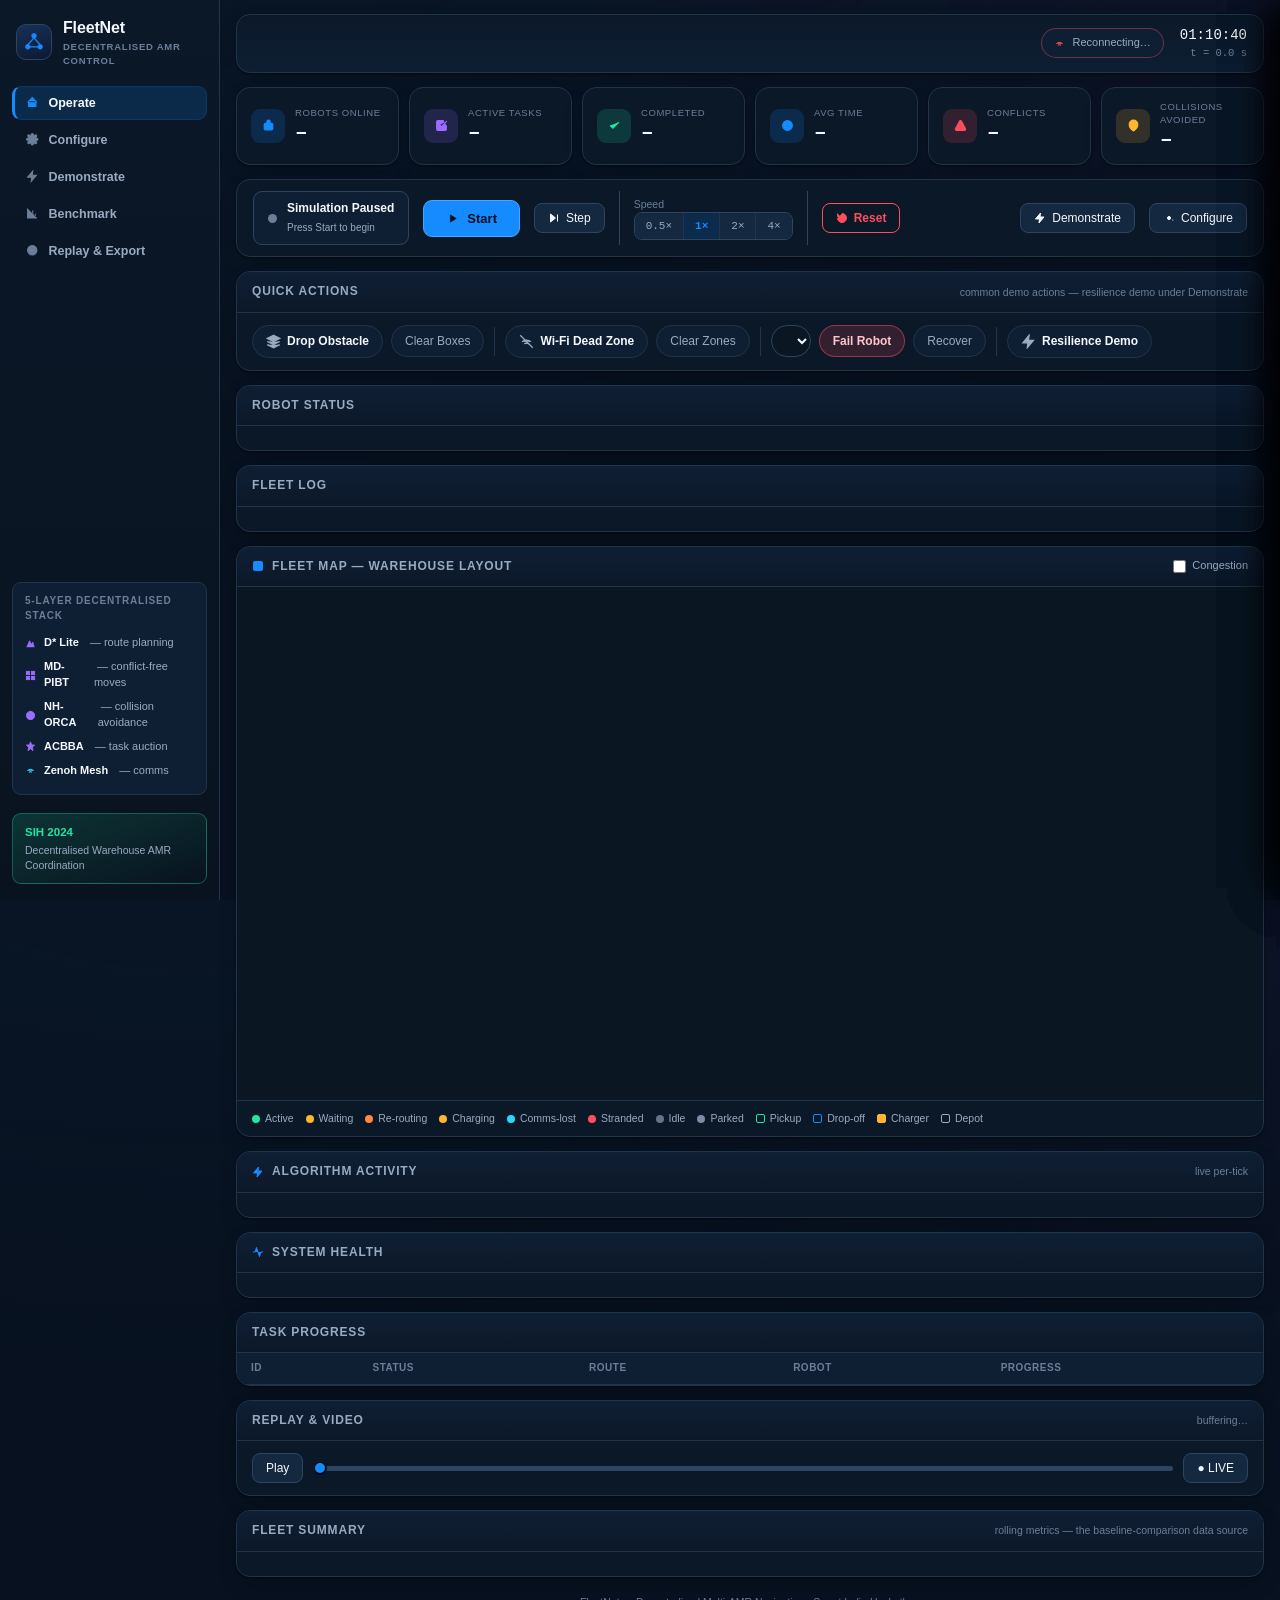
==== commit a6df450c: "even more ui changes" ====
--- a/static/index.html
+++ b/static/index.html
@@ -154,6 +154,33 @@
       </button>
     </div>
 
+    <!-- ───────────────── quick actions (top, frequently used) ───────────────── -->
+    <section class="panel">
+      <div class="panel-hd"><h2>Quick Actions</h2><span class="hint">common demo actions — resilience demo under Demonstrate</span></div>
+      <div class="quick-actions">
+        <button class="qa-chip" id="qaDropBox" data-arm="box">
+          <svg class="icon" viewBox="0 0 24 24" fill="none" stroke-width="2"><path d="M12 2L2 7l10 5 10-5-10-5zM2 17l10 5 10-5M2 12l10 5 10-5"/></svg>
+          Drop Obstacle
+        </button>
+        <button class="qa-chip qa-chip-ghost" id="qaClearBoxes">Clear Boxes</button>
+        <span class="qa-sep"></span>
+        <button class="qa-chip" id="qaDeadZone" data-arm="zone">
+          <svg class="icon" viewBox="0 0 24 24" fill="none" stroke-width="2"><path d="M5 12.5a10 10 0 0114 0M8.5 16a5 5 0 017 0M12 19.5v.1M2 2l20 20"/></svg>
+          Wi-Fi Dead Zone
+        </button>
+        <button class="qa-chip qa-chip-ghost" id="qaClearZones">Clear Zones</button>
+        <span class="qa-sep"></span>
+        <select id="qaFailSel" class="sel qa-sel"></select>
+        <button class="qa-chip qa-chip-danger" id="qaFail">Fail Robot</button>
+        <button class="qa-chip qa-chip-ghost" id="qaRecover">Recover</button>
+        <span class="qa-sep"></span>
+        <button class="qa-chip" id="qaMore">
+          <svg class="icon" viewBox="0 0 24 24" fill="none" stroke-width="2"><path d="M13 2L3 14h8l-1 8 10-12h-8l1-8z"/></svg>
+          Resilience Demo
+        </button>
+      </div>
+    </section>
+
     <!-- ───────────────── content ───────────────── -->
     <div class="content" id="content">
 
@@ -257,38 +284,6 @@
         </section>
 
         <section class="panel">
-          <div class="panel-hd"><h2>Quick Actions</h2><span class="hint">common demo actions — resilience demo under Demonstrate</span></div>
-          <div class="quick-actions">
-            <div class="qa-pair">
-              <button class="qa-btn" id="qaDropBox" data-arm="box">
-                <svg class="icon" viewBox="0 0 24 24" fill="none" stroke-width="2"><path d="M12 2L2 7l10 5 10-5-10-5zM2 17l10 5 10-5M2 12l10 5 10-5"/></svg>
-                Drop Obstacle
-              </button>
-              <button class="qa-btn-sm" id="qaClearBoxes">Clear Boxes</button>
-            </div>
-            <div class="qa-pair">
-              <button class="qa-btn" id="qaDeadZone" data-arm="zone">
-                <svg class="icon" viewBox="0 0 24 24" fill="none" stroke-width="2"><path d="M5 12.5a10 10 0 0114 0M8.5 16a5 5 0 017 0M12 19.5v.1M2 2l20 20"/></svg>
-                Create Wi-Fi Dead Zone
-              </button>
-              <button class="qa-btn-sm" id="qaClearZones">Clear Zones</button>
-            </div>
-            <div class="qa-fail">
-              <div class="qa-fail-label">Robot Failure</div>
-              <div class="tgroup">
-                <select id="qaFailSel" class="sel"></select>
-                <button class="btn btn-danger" id="qaFail">Fail Robot</button>
-                <button class="btn" id="qaRecover">Recover Robot</button>
-              </div>
-            </div>
-            <button class="qa-btn" id="qaMore">
-              <svg class="icon" viewBox="0 0 24 24" fill="none" stroke-width="2"><path d="M13 2L3 14h8l-1 8 10-12h-8l1-8z"/></svg>
-              Resilience Demo
-            </button>
-          </div>
-        </section>
-
-        <section class="panel">
           <div class="panel-hd"><h2>Replay &amp; Video</h2><span class="hint" id="replayHint">buffering…</span></div>
           <div class="replay">
             <div class="replay-row">
--- a/static/style.css
+++ b/static/style.css
@@ -238,33 +238,23 @@
   display:flex;align-items:center;gap:8px}
 .panel-hd h2 svg{color:var(--accent)}
 
-/* ───────────────── quick actions ───────────────── */
-.quick-actions{display:grid;grid-template-columns:repeat(auto-fit,minmax(150px,1fr));gap:10px;padding:12px 15px}
-.qa-btn{
-  display:flex;flex-direction:column;align-items:center;gap:7px;padding:14px 10px;
-  background:var(--panel-2);border:1px solid var(--border);border-radius:var(--r-sm);
-  color:var(--ink);cursor:pointer;font-size:11.5px;font-weight:600;transition:border-color .12s,background .12s;
-}
-.qa-btn svg{width:22px;height:22px;color:var(--ink-2)}
-.qa-btn:hover{border-color:var(--accent);background:var(--accent-dim)}
-.qa-btn.danger:hover{border-color:var(--danger);background:var(--danger-dim)}
-.qa-btn.armed{border-color:var(--warn);background:var(--warn-dim);color:var(--warn)}
-.qa-btn.armed svg{color:var(--warn)}
-.qa-pair{display:flex;flex-direction:column;gap:6px}
-.qa-pair .qa-btn{flex:1}
-.qa-btn-sm{
-  background:var(--panel-2);border:1px solid var(--border);border-radius:var(--r-sm);
-  color:var(--ink-2);cursor:pointer;font-size:11px;font-weight:600;padding:6px 8px;
-  transition:border-color .12s,background .12s,color .12s;
-}
-.qa-btn-sm:hover{border-color:var(--accent);color:var(--ink);background:var(--accent-dim)}
-.qa-fail{
-  grid-column:1/-1;display:flex;flex-direction:column;gap:8px;padding:12px;
-  background:var(--panel-2);border:1px solid var(--border);border-radius:var(--r-sm);
-}
-.qa-fail-label{font-size:10.5px;font-weight:700;color:var(--ink-2);text-transform:uppercase;letter-spacing:.05em}
-.qa-fail .tgroup{background:transparent;border:0;padding:0}
-.qa-fail .sel{flex:1;min-width:120px}
+/* ───────────────── quick actions (compact single-line toolbar) ───────────────── */
+.quick-actions{display:flex;flex-wrap:wrap;align-items:center;gap:8px;padding:12px 15px}
+.qa-sep{width:1px;align-self:stretch;background:var(--border);margin:2px 2px}
+.qa-chip{
+  display:inline-flex;align-items:center;gap:6px;padding:8px 13px;white-space:nowrap;
+  background:var(--panel-2);border:1px solid var(--border);border-radius:999px;
+  color:var(--ink);cursor:pointer;font-size:12px;font-weight:600;transition:border-color .12s,background .12s;
+}
+.qa-chip svg{width:15px;height:15px;color:var(--ink-2)}
+.qa-chip:hover{border-color:var(--accent);background:var(--accent-dim)}
+.qa-chip.armed{border-color:var(--warn);background:var(--warn-dim);color:var(--warn)}
+.qa-chip.armed svg{color:var(--warn)}
+.qa-chip-ghost{color:var(--ink-2);font-weight:500}
+.qa-chip-ghost:hover{color:var(--ink)}
+.qa-chip-danger{border-color:rgba(255,77,94,.5);background:var(--danger-dim);color:#ffc7cc}
+.qa-chip-danger:hover{border-color:var(--danger);background:rgba(255,77,94,.28)}
+.qa-sel{padding:7px 9px;font-size:12px;border-radius:999px}
 
 /* ───────────────── content grid (Observe workspace) ─────────────────
    Kept as a 2-column grid (narrower status column + wide map/analysis
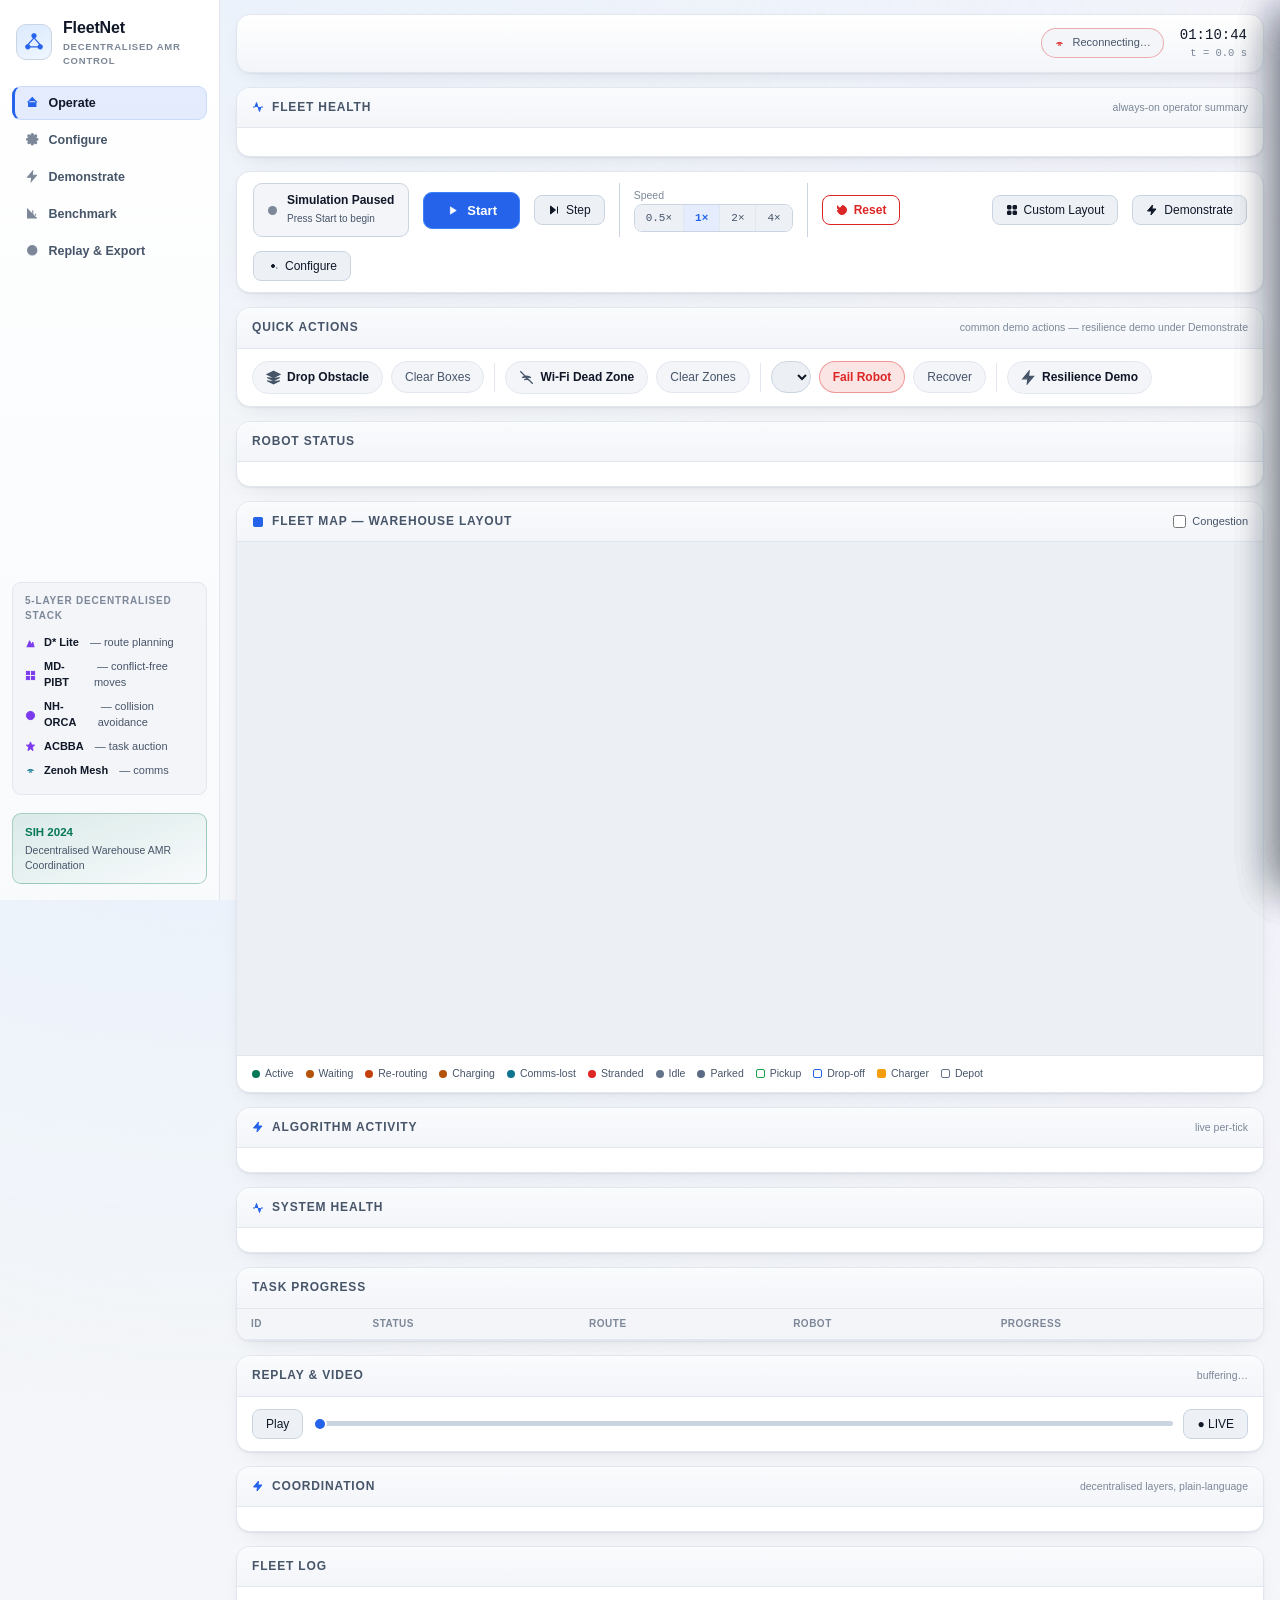
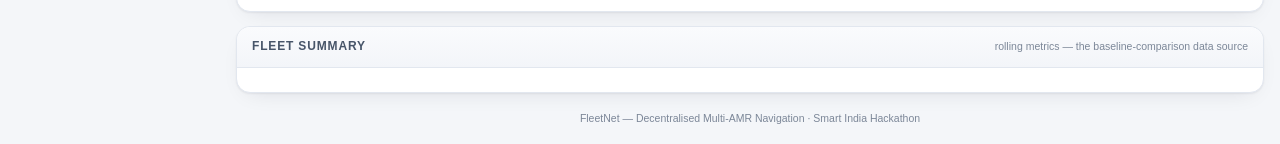
==== commit 5977f6fa: "ui changes changed to light" ====
--- a/static/index.html
+++ b/static/index.html
@@ -89,32 +89,16 @@
       </div>
     </header>
 
-    <div class="kpi-row" id="kpiStrip">
-      <div class="kpi-card">
-        <div class="ic"><svg class="icon" viewBox="0 0 24 24" fill="none" stroke-width="2"><rect x="4" y="8" width="16" height="12" rx="2"/><path d="M9 8V5a3 3 0 016 0v3M9 13h.01M15 13h.01"/></svg></div>
-        <div><span class="kpi-label">Robots Online</span><span class="kpi-val" id="kpiRobots">–</span></div>
-      </div>
-      <div class="kpi-card k-violet">
-        <div class="ic"><svg class="icon" viewBox="0 0 24 24" fill="none" stroke-width="2"><path d="M9 11l3 3L22 4M21 12v7a2 2 0 01-2 2H5a2 2 0 01-2-2V5a2 2 0 012-2h11"/></svg></div>
-        <div><span class="kpi-label">Active Tasks</span><span class="kpi-val" id="kpiActive">–</span></div>
-      </div>
-      <div class="kpi-card k-ok">
-        <div class="ic"><svg class="icon" viewBox="0 0 24 24" fill="none" stroke-width="2"><path d="M20 6L9 17l-5-5"/></svg></div>
-        <div><span class="kpi-label">Completed</span><span class="kpi-val" id="kpiDone">–</span></div>
-      </div>
-      <div class="kpi-card">
-        <div class="ic"><svg class="icon" viewBox="0 0 24 24" fill="none" stroke-width="2"><circle cx="12" cy="12" r="9"/><path d="M12 7v5l3 3"/></svg></div>
-        <div><span class="kpi-label">Avg Time</span><span class="kpi-val" id="kpiAvg">–</span></div>
-      </div>
-      <div class="kpi-card k-danger">
-        <div class="ic"><svg class="icon" viewBox="0 0 24 24" fill="none" stroke-width="2"><path d="M12 9v4M12 17h.01M10.3 3.9L2.6 18a2 2 0 001.7 3h15.4a2 2 0 001.7-3L13.7 3.9a2 2 0 00-3.4 0z"/></svg></div>
-        <div><span class="kpi-label">Conflicts</span><span class="kpi-val" id="kpiConf">–</span></div>
-      </div>
-      <div class="kpi-card k-warn">
-        <div class="ic"><svg class="icon" viewBox="0 0 24 24" fill="none" stroke-width="2"><path d="M12 22s8-4.5 8-11.8A8 8 0 0012 2a8 8 0 00-8 8.2C4 17.5 12 22 12 22z"/><path d="M12 12a2 2 0 100-4 2 2 0 000 4z"/></svg></div>
-        <div><span class="kpi-label">Collisions Avoided</span><span class="kpi-val" id="kpiAvoid">–</span></div>
-      </div>
-    </div>
+    <section class="panel">
+      <div class="panel-hd">
+        <h2>
+          <svg class="icon" viewBox="0 0 24 24" fill="none" stroke-width="2"><path d="M22 12h-4l-3 9L9 3l-3 9H2"/></svg>
+          Fleet Health
+        </h2>
+        <span class="hint">always-on operator summary</span>
+      </div>
+      <div class="fleet-health" id="fleetHealth"></div>
+    </section>
 
     <!-- ───────────────── simulation control bar ───────────────── -->
     <div class="simctrl">
@@ -144,7 +128,11 @@
         <svg class="icon" viewBox="0 0 24 24" fill="none" stroke-width="2"><path d="M3 12a9 9 0 109-9M3 3v6h6"/></svg>
         Reset
       </button>
-      <button class="btn" id="btnOpenDemonstrate" data-drawer="demonstrateDrawer" style="margin-left:auto">
+      <button class="btn btn-arm" id="btnEditLayout" style="margin-left:auto">
+        <svg class="icon" viewBox="0 0 24 24" fill="none" stroke-width="2"><rect x="3" y="3" width="7" height="7" rx="1"/><rect x="14" y="3" width="7" height="7" rx="1"/><rect x="3" y="14" width="7" height="7" rx="1"/><rect x="14" y="14" width="7" height="7" rx="1"/></svg>
+        <span class="lbl">Custom Layout</span>
+      </button>
+      <button class="btn" id="btnOpenDemonstrate" data-drawer="demonstrateDrawer">
         <svg class="icon" viewBox="0 0 24 24" fill="none" stroke-width="2"><path d="M13 2L3 14h8l-1 8 10-12h-8l1-8z"/></svg>
         Demonstrate
       </button>
@@ -156,8 +144,8 @@
 
     <!-- ───────────────── quick actions (top, frequently used) ───────────────── -->
     <section class="panel">
-      <div class="panel-hd"><h2>Quick Actions</h2><span class="hint">common demo actions — resilience demo under Demonstrate</span></div>
-      <div class="quick-actions">
+      <div class="panel-hd"><h2 id="topActionsTitle">Quick Actions</h2><span class="hint">common demo actions — resilience demo under Demonstrate</span></div>
+      <div class="quick-actions" id="quickActionsRow">
         <button class="qa-chip" id="qaDropBox" data-arm="box">
           <svg class="icon" viewBox="0 0 24 24" fill="none" stroke-width="2"><path d="M12 2L2 7l10 5 10-5-10-5zM2 17l10 5 10-5M2 12l10 5 10-5"/></svg>
           Drop Obstacle
@@ -179,6 +167,27 @@
           Resilience Demo
         </button>
       </div>
+      <div class="quick-actions" id="layoutToolbarRow" hidden>
+        <div class="seg" id="paletteSeg">
+          <button data-tool="blocked" class="on">Rack</button>
+          <button data-tool="pickup">Pickup</button>
+          <button data-tool="dropoff">Dropoff</button>
+          <button data-tool="charger">Charger</button>
+          <button data-tool="depot">Depot</button>
+          <button data-tool="erase">Erase</button>
+        </div>
+        <span class="hint" id="paletteCounts"></span>
+        <span class="qa-sep"></span>
+        <button class="qa-chip" id="btnLayoutValidate">Validate</button>
+        <button class="qa-chip qa-chip-primary" id="btnLayoutApply">Apply Layout</button>
+        <button class="qa-chip qa-chip-ghost" id="btnLayoutClearCanvas">Clear Canvas</button>
+        <button class="qa-chip qa-chip-ghost" id="btnLayoutCancel">Cancel</button>
+      </div>
+    </section>
+
+    <section class="panel" id="layoutErrorsPanel" hidden>
+      <div class="panel-hd"><h2>Layout Issues</h2><span class="hint" id="layoutStatusHint"></span></div>
+      <ul class="eventlog" id="layoutErrors"></ul>
     </section>
 
     <!-- ───────────────── content ───────────────── -->
@@ -189,14 +198,9 @@
           <div class="panel-hd"><h2>Robot Status</h2><span class="hint" id="fleetHint"></span></div>
           <div class="robot-grid" id="robotGrid"></div>
         </section>
-
-        <section class="panel">
-          <div class="panel-hd"><h2>Fleet Log</h2><span class="hint" id="fleetLogHint"></span></div>
-          <div class="fleetlog" id="fleetLogBody"></div>
-        </section>
-      </div>
-
-      <div class="col col-right">
+      </div>
+
+      <div class="col col-center">
         <div class="bench-banner bench-only" hidden>
           <svg class="icon" viewBox="0 0 24 24" fill="none" stroke-width="2"><path d="M3 3v18h18M8 17V10M13 17V6M18 17v-4"/></svg>
           Benchmark Mode — running the 5-layer stack against the stop-and-wait baseline side by side
@@ -219,18 +223,18 @@
               <div class="arm-hint" id="armHint" hidden></div>
             </div>
             <div class="legend">
-              <span><i class="dot" style="background:#20E6A0"></i>Active</span>
-              <span><i class="dot" style="background:#FFB52E"></i>Waiting</span>
-              <span><i class="dot" style="background:#FF8A3D"></i>Re-routing</span>
-              <span><i class="dot" style="background:#FFB52E"></i>Charging</span>
-              <span><i class="dot" style="background:#26D9FF"></i>Comms-lost</span>
-              <span><i class="dot" style="background:#FF4D5E"></i>Stranded</span>
+              <span><i class="dot" style="background:#047857"></i>Active</span>
+              <span><i class="dot" style="background:#B45309"></i>Waiting</span>
+              <span><i class="dot" style="background:#C2410C"></i>Re-routing</span>
+              <span><i class="dot" style="background:#B45309"></i>Charging</span>
+              <span><i class="dot" style="background:#0E7490"></i>Comms-lost</span>
+              <span><i class="dot" style="background:#DC2626"></i>Stranded</span>
               <span><i class="dot" style="background:#64748b"></i>Idle</span>
-              <span><i class="dot" style="background:#7C8CA6"></i>Parked</span>
-              <span><i class="sq" style="border-color:#20E6A0"></i>Pickup</span>
-              <span><i class="sq" style="border-color:#168BFF"></i>Drop-off</span>
-              <span><i class="sq" style="background:#FFB52E;border-color:#FFB52E"></i>Charger</span>
-              <span><i class="sq" style="border-color:#9AAAC0"></i>Depot</span>
+              <span><i class="dot" style="background:#5B6B85"></i>Parked</span>
+              <span><i class="sq" style="border-color:#16A34A"></i>Pickup</span>
+              <span><i class="sq" style="border-color:#2563EB"></i>Drop-off</span>
+              <span><i class="sq" style="background:#f59e0b;border-color:#f59e0b"></i>Charger</span>
+              <span><i class="sq" style="border-color:#64748B"></i>Depot</span>
             </div>
           </section>
 
@@ -300,7 +304,25 @@
           </div>
         </section>
       </div>
-    </div>
+
+      <div class="col col-right">
+        <section class="panel">
+          <div class="panel-hd">
+            <h2>
+              <svg class="icon" viewBox="0 0 24 24" fill="none" stroke-width="2"><path d="M13 2L3 14h8l-1 8 10-12h-8l1-8z"/></svg>
+              Coordination
+            </h2>
+            <span class="hint">decentralised layers, plain-language</span>
+          </div>
+          <div class="activity" id="coordBody"></div>
+        </section>
+      </div>
+    </div>
+
+    <section class="panel">
+      <div class="panel-hd"><h2>Fleet Log</h2><span class="hint" id="fleetLogHint"></span></div>
+      <div class="fleetlog" id="fleetLogBody"></div>
+    </section>
 
     <!-- ───────────────── footer ───────────────── -->
     <footer class="footer">
@@ -337,34 +359,9 @@
     <div class="drawer-section">
       <h3>Warehouse Layout</h3>
       <div class="tgroup">
-        <button class="btn btn-arm" id="btnEditLayout">Edit Layout</button>
         <button class="btn" id="btnResetLayout">Reset to Default</button>
       </div>
-    </div>
-
-    <div class="drawer-section" id="layoutPalette" hidden>
-      <h3>Paint Tool</h3>
-      <div class="seg" id="paletteSeg">
-        <button data-tool="blocked" class="on">Rack</button>
-        <button data-tool="pickup">Pickup</button>
-        <button data-tool="dropoff">Dropoff</button>
-        <button data-tool="charger">Charger</button>
-        <button data-tool="depot">Depot</button>
-        <button data-tool="erase">Erase</button>
-      </div>
-      <p class="hint" style="margin:8px 0">click to place a station · click-drag to paint racks/erase</p>
-      <p class="hint" id="paletteCounts"></p>
-      <div class="tgroup" style="margin-top:10px">
-        <button class="btn" id="btnLayoutValidate">Validate</button>
-        <button class="btn btn-primary" id="btnLayoutApply">Apply Layout</button>
-        <button class="btn" id="btnLayoutClearCanvas">Clear Canvas</button>
-        <button class="btn" id="btnLayoutCancel">Cancel</button>
-      </div>
-    </div>
-
-    <div class="drawer-section" id="layoutErrorsPanel" hidden>
-      <h3>Layout Issues <span class="hint" id="layoutStatusHint"></span></h3>
-      <ul class="eventlog" id="layoutErrors"></ul>
+      <p class="hint" style="margin-top:6px">Use the "Custom Layout" button in the control bar above to paint a new layout.</p>
     </div>
 
     <div class="drawer-section" id="savedLayoutsPanel">
--- a/static/style.css
+++ b/static/style.css
@@ -1,41 +1,40 @@
 /* ============================================================
    FleetNet Dashboard — decentralised fleet command console
-   Color system per FleetNet_UI_Redesign_Color_Usability_Specification:
-   deep navy base, controlled semantic accents. Color is never the only
-   signal — every stateful element also carries an icon and/or a label.
+   Light theme. Color is never the only signal — every stateful
+   element also carries an icon and/or a label.
    ============================================================ */
 :root{
-  --bg:        #07111F;   /* Deep Navy   — page background, major chrome */
-  --bg-2:      #0A1622;
-  --panel:     #0B1828;   /* Panel Navy  — cards, panels, sidebar */
-  --panel-2:   #0E1F33;
-  --raised:    #14283F;
-  --border:    #22344A;
-  --border-2:  #2E4562;
-  --ink:       #F5F8FC;   /* Primary Text */
-  --ink-2:     #9AAAC0;   /* Muted Text */
-  --ink-3:     #6C7F99;
-
-  --accent:    #168BFF;   /* Electric Blue — primary action, selected nav/mode */
-  --accent-dim:rgba(22,139,255,.16);
-  --cyan:      #26D9FF;   /* network/mesh, path info, secondary active signal */
-  --cyan-dim:  rgba(38,217,255,.16);
-  --ok:        #20E6A0;   /* Emerald — healthy, running, completed, online */
-  --ok-dim:    rgba(32,230,160,.16);
-  --warn:      #FFB52E;   /* Amber — charging, caution, pending attention */
-  --warn-dim:  rgba(255,181,46,.16);
-  --danger:    #FF4D5E;   /* Coral Red — failure, obstacle, conflict, destructive */
-  --danger-dim:rgba(255,77,94,.16);
-  --violet:    #9B6CFF;   /* algorithm/AI activity, selected robot/task */
-  --violet-dim:rgba(155,108,255,.16);
-  --reroute:   #FF8A3D;   /* distinct from plain waiting(amber) and failure(coral) */
+  --bg:        #F4F6F9;   /* page background */
+  --bg-2:      #ECF0F5;   /* input backgrounds */
+  --panel:     #FFFFFF;   /* cards, panels, sidebar */
+  --panel-2:   #F3F5F9;   /* nested surfaces (chips, rows) */
+  --raised:    #EDF1F6;   /* default button surface */
+  --border:    #E2E7EF;
+  --border-2:  #CBD5E1;
+  --ink:       #101828;   /* Primary Text */
+  --ink-2:     #475569;   /* Muted Text */
+  --ink-3:     #7C8798;
+
+  --accent:    #2563EB;   /* Electric Blue — primary action, selected nav/mode */
+  --accent-dim:rgba(37,99,235,.12);
+  --cyan:      #0E7490;   /* network/mesh, path info, secondary active signal */
+  --cyan-dim:  rgba(14,116,144,.12);
+  --ok:        #047857;   /* Emerald — healthy, running, completed, online */
+  --ok-dim:    rgba(4,120,87,.12);
+  --warn:      #B45309;   /* Amber — charging, caution, pending attention */
+  --warn-dim:  rgba(180,83,9,.12);
+  --danger:    #DC2626;   /* Coral Red — failure, obstacle, conflict, destructive */
+  --danger-dim:rgba(220,38,38,.12);
+  --violet:    #7C3AED;   /* algorithm/AI activity, selected robot/task */
+  --violet-dim:rgba(124,58,237,.12);
+  --reroute:   #C2410C;   /* distinct from plain waiting(amber) and failure(coral) */
   --idle:      #64748B;
 
   --mono: ui-monospace, "JetBrains Mono", "SF Mono", "Menlo", "Consolas", monospace;
   --sans: "Inter", -apple-system, BlinkMacSystemFont, "Segoe UI", Roboto, sans-serif;
   --r:    14px;
   --r-sm: 9px;
-  --shadow: 0 1px 2px rgba(0,0,0,.4), 0 8px 24px -12px rgba(0,0,0,.55);
+  --shadow: 0 1px 2px rgba(16,24,40,.06), 0 8px 24px -12px rgba(16,24,40,.14);
   --sidebar-w: 220px;
 }
 
@@ -43,8 +42,8 @@
 html,body{height:100%}
 body{
   background:
-    radial-gradient(1200px 600px at 15% -10%, #0f2a4433, transparent),
-    radial-gradient(900px 500px at 110% 0%, #2a1b4a2e, transparent),
+    radial-gradient(1200px 600px at 15% -10%, #dbeafe66, transparent),
+    radial-gradient(900px 500px at 110% 0%, #ede9fe4d, transparent),
     var(--bg);
   color:var(--ink);
   font-family:var(--sans);
@@ -63,7 +62,7 @@
 
 .sidebar{
   width:var(--sidebar-w);flex:0 0 var(--sidebar-w);
-  background:linear-gradient(180deg,var(--panel),#091320);
+  background:linear-gradient(180deg,var(--panel),#F8FAFC);
   border-right:1px solid var(--border);
   display:flex;flex-direction:column;gap:18px;
   padding:16px 12px;position:sticky;top:0;height:100vh;overflow-y:auto;
@@ -72,7 +71,7 @@
 .brand-mark{
   width:36px;height:36px;border-radius:10px;flex-shrink:0;
   display:grid;place-items:center;
-  background:linear-gradient(160deg,#173157,#0c1930);
+  background:linear-gradient(160deg,#DBEAFE,#EFF6FF);
   border:1px solid var(--border-2);
   color:var(--accent);
 }
@@ -111,7 +110,7 @@
 
 .sidebar-badge{
   background:linear-gradient(160deg,var(--ok-dim),transparent);
-  border:1px solid rgba(32,230,160,.35);border-radius:var(--r-sm);
+  border:1px solid rgba(4,120,87,.3);border-radius:var(--r-sm);
   padding:10px 12px;font-size:10.5px;color:var(--ink-2);
 }
 .sidebar-badge b{color:var(--ok);display:block;font-size:11.5px;margin-bottom:2px}
@@ -130,9 +129,9 @@
   background:var(--panel-2);border:1px solid var(--border);font-size:11px;color:var(--ink-2);
 }
 .conn-pill svg{color:var(--idle)}
-.conn-pill.online{border-color:rgba(32,230,160,.4);color:var(--ink)}
+.conn-pill.online{border-color:rgba(4,120,87,.35);color:var(--ink)}
 .conn-pill.online svg{color:var(--ok)}
-.conn-pill.offline{border-color:rgba(255,77,94,.4)}
+.conn-pill.offline{border-color:rgba(220,38,38,.35)}
 .conn-pill.offline svg{color:var(--danger)}
 .conn-pill b{font-weight:600}
 
@@ -140,22 +139,26 @@
 .clock time{font-family:var(--mono);font-size:14px;color:var(--ink)}
 .simtime{font-family:var(--mono);font-size:10.5px;color:var(--ink-3)}
 
-/* ───────────────── KPI row ───────────────── */
-.kpi-row{display:grid;grid-template-columns:repeat(6,1fr);gap:10px}
-.kpi-card{
-  background:var(--panel);border:1px solid var(--border);border-radius:var(--r);
-  padding:12px 14px;box-shadow:var(--shadow);display:flex;align-items:center;gap:10px;
-}
-.kpi-card .ic{
-  width:34px;height:34px;border-radius:9px;flex-shrink:0;display:grid;place-items:center;
-  background:var(--accent-dim);color:var(--accent);
-}
-.kpi-card.k-ok .ic{background:var(--ok-dim);color:var(--ok)}
-.kpi-card.k-warn .ic{background:var(--warn-dim);color:var(--warn)}
-.kpi-card.k-danger .ic{background:var(--danger-dim);color:var(--danger)}
-.kpi-card.k-violet .ic{background:var(--violet-dim);color:var(--violet)}
-.kpi-label{display:block;font-size:9.5px;color:var(--ink-3);text-transform:uppercase;letter-spacing:.06em}
-.kpi-val{font-family:var(--mono);font-size:21px;font-weight:700;color:var(--ink);line-height:1.2}
+/* ───────────────── fleet health strip ───────────────── */
+.fleet-health{display:grid;grid-template-columns:repeat(4,1fr);gap:0;padding:14px 15px}
+.fh-group{padding:0 16px;border-left:1px solid var(--border)}
+.fh-group:first-child{border-left:0;padding-left:0}
+.fh-label{font-size:9.5px;color:var(--ink-3);text-transform:uppercase;letter-spacing:.06em;margin-bottom:4px}
+.fh-big{font-family:var(--mono);font-size:22px;font-weight:700;color:var(--ink);line-height:1.15}
+.fh-big small{font-size:11px;font-weight:500;color:var(--ink-3);font-family:var(--sans)}
+.fh-sub{font-size:10.5px;color:var(--ink-2);margin-top:4px;min-height:14px}
+.fh-breakdown{display:flex;flex-wrap:wrap;gap:8px;margin-top:7px}
+.fh-chip{display:flex;align-items:center;gap:4px;font-size:10px;color:var(--ink-2);white-space:nowrap}
+.fh-chip .dot{width:7px;height:7px;border-radius:50%;flex-shrink:0}
+@media (max-width:980px){
+  .fleet-health{grid-template-columns:repeat(2,1fr);row-gap:14px}
+  .fh-group:nth-child(3){border-left:0;padding-left:0}
+}
+@media (max-width:640px){
+  .fleet-health{grid-template-columns:1fr}
+  .fh-group{border-left:0;padding-left:0;border-top:1px solid var(--border);padding-top:10px}
+  .fh-group:first-child{border-top:0;padding-top:0}
+}
 
 /* ───────────────── simulation control bar ───────────────── */
 .simctrl{
@@ -164,7 +167,7 @@
   padding:11px 16px;box-shadow:var(--shadow);
 }
 .sim-status{display:flex;align-items:center;gap:10px;padding:8px 14px;border-radius:var(--r-sm);
-  background:var(--ok-dim);border:1px solid rgba(32,230,160,.35);flex:0 0 auto}
+  background:var(--ok-dim);border:1px solid rgba(4,120,87,.3);flex:0 0 auto}
 .sim-status.paused{background:var(--panel-2);border-color:var(--border-2)}
 .sim-status .dot{width:9px;height:9px;border-radius:50%;background:var(--ok);box-shadow:0 0 0 4px var(--ok-dim)}
 .sim-status.paused .dot{background:var(--ink-3);box-shadow:none}
@@ -172,13 +175,13 @@
 .sim-status .txt span{font-size:10px;color:var(--ink-2)}
 
 .btn-primary-lg{
-  background:var(--accent);border:1px solid #4aa3ff;color:#04101f;font-weight:700;
+  background:var(--accent);border:1px solid #3B82F6;color:#fff;font-weight:700;
   padding:10px 22px;border-radius:var(--r-sm);font-size:13px;cursor:pointer;
   display:flex;align-items:center;gap:8px;transition:background .12s;
 }
-.btn-primary-lg:hover{background:#3aa0ff}
-.btn-primary-lg.is-running{background:var(--ok);border-color:#3ff0b4;color:#03251a}
-.btn-primary-lg.is-running:hover{background:#33f0ae}
+.btn-primary-lg:hover{background:#1D4ED8}
+.btn-primary-lg.is-running{background:var(--ok);border-color:#059669;color:#fff}
+.btn-primary-lg.is-running:hover{background:#036B4F}
 
 .pipe-v{width:1px;align-self:stretch;background:var(--border-2)}
 
@@ -189,18 +192,18 @@
   transition:background .12s, border-color .12s, transform .05s;white-space:nowrap;
   display:inline-flex;align-items:center;gap:6px;
 }
-.btn:hover{background:#1a3050;border-color:var(--accent)}
+.btn:hover{background:#E2E8F0;border-color:var(--accent)}
 .btn:active{transform:translateY(1px)}
 .btn:disabled{opacity:.4;cursor:not-allowed}
-.btn-primary{background:var(--accent);border-color:#4aa3ff;color:#04101f;font-weight:700}
-.btn-primary:hover{background:#3aa0ff}
-.btn-danger{background:var(--danger-dim);border-color:rgba(255,77,94,.5);color:#ffc7cc}
-.btn-danger:hover{background:rgba(255,77,94,.28)}
+.btn-primary{background:var(--accent);border-color:#3B82F6;color:#fff;font-weight:700}
+.btn-primary:hover{background:#1D4ED8}
+.btn-danger{background:var(--danger-dim);border-color:rgba(220,38,38,.4);color:var(--danger)}
+.btn-danger:hover{background:rgba(220,38,38,.2)}
 .btn-danger-outline{
   background:transparent;border:1.5px solid var(--danger);color:var(--danger);font-weight:600;
 }
 .btn-danger-outline:hover{background:var(--danger-dim)}
-.btn-arm.armed{background:var(--warn);border-color:#ffcf7a;color:#241a05;font-weight:700}
+.btn-arm.armed{background:var(--warn);border-color:#92400E;color:#fff;font-weight:700}
 .sel{
   background:var(--bg-2);border:1px solid var(--border-2);border-radius:7px;
   padding:6px 9px;font-family:var(--mono);
@@ -233,12 +236,13 @@
   box-shadow:var(--shadow);overflow:hidden}
 .panel-hd{display:flex;align-items:center;justify-content:space-between;gap:10px;
   padding:11px 15px;border-bottom:1px solid var(--border);
-  background:linear-gradient(180deg,#0f1f34,#0b1828)}
+  background:linear-gradient(180deg,#FAFBFD,#F3F5F9)}
 .panel-hd h2{font-size:12px;text-transform:uppercase;letter-spacing:.07em;color:var(--ink-2);
   display:flex;align-items:center;gap:8px}
 .panel-hd h2 svg{color:var(--accent)}
 
 /* ───────────────── quick actions (compact single-line toolbar) ───────────────── */
+.quick-actions[hidden]{display:none}
 .quick-actions{display:flex;flex-wrap:wrap;align-items:center;gap:8px;padding:12px 15px}
 .qa-sep{width:1px;align-self:stretch;background:var(--border);margin:2px 2px}
 .qa-chip{
@@ -252,17 +256,19 @@
 .qa-chip.armed svg{color:var(--warn)}
 .qa-chip-ghost{color:var(--ink-2);font-weight:500}
 .qa-chip-ghost:hover{color:var(--ink)}
-.qa-chip-danger{border-color:rgba(255,77,94,.5);background:var(--danger-dim);color:#ffc7cc}
-.qa-chip-danger:hover{border-color:var(--danger);background:rgba(255,77,94,.28)}
+.qa-chip-danger{border-color:rgba(220,38,38,.4);background:var(--danger-dim);color:var(--danger)}
+.qa-chip-danger:hover{border-color:var(--danger);background:rgba(220,38,38,.2)}
+.qa-chip-primary{background:var(--accent);border-color:var(--accent);color:#fff}
+.qa-chip-primary:hover{background:#1D4ED8;border-color:#1D4ED8}
 .qa-sel{padding:7px 9px;font-size:12px;border-radius:999px}
 
 /* ───────────────── content grid (Observe workspace) ─────────────────
-   Kept as a 2-column grid (narrower status column + wide map/analysis
-   column) so the existing benchmark A/B toggle logic in app.js — which
-   reorders/reflows exactly these two columns via .content.benchmark —
-   keeps working unchanged. Map dominance + algorithm/health grouping is
-   achieved by composition inside col-right, not a 3rd grid column. */
-.content{display:grid;grid-template-columns:minmax(300px,1fr) minmax(480px,1.6fr);gap:14px;align-items:start}
+   True 3-column layout per the wire-diagram IA: Robot Status (narrow) |
+   Map (wide, dominant) | Coordination (narrow). Benchmark mode hides
+   col-right and reflows col-center/col-left exactly as the old 2-column
+   version did (see .content.benchmark below) so the two comparison maps
+   get full width. */
+.content{display:grid;grid-template-columns:minmax(260px,0.85fr) minmax(480px,1.8fr) minmax(260px,0.85fr);gap:14px;align-items:start}
 .col{display:flex;flex-direction:column;gap:14px}
 .workspace{display:grid;grid-template-columns:1fr 1fr;gap:14px;align-items:start}
 
@@ -293,7 +299,7 @@
 .s-charging  {--s:var(--warn)}
 .s-comms-lost{--s:var(--cyan)}
 .s-idle      {--s:var(--idle)}
-.s-parked    {--s:#7C8CA6}
+.s-parked    {--s:#5B6B85}
 .s-error     {--s:var(--danger)}
 .s-stranded  {--s:var(--danger)}
 .rcard.st{border-left-color:var(--s)}
@@ -307,7 +313,7 @@
   color:var(--ink-3);font-weight:600;font-size:10px;text-transform:uppercase;letter-spacing:.05em;
   border-bottom:1px solid var(--border)}
 .tasktable td{padding:7px 14px;border-bottom:1px solid var(--border);font-family:var(--mono)}
-.tasktable tr:hover td{background:#0f1f33}
+.tasktable tr:hover td{background:var(--panel-2)}
 .tstatus{font-size:9.5px;font-weight:700;text-transform:uppercase;letter-spacing:.04em;
   padding:2px 8px;border-radius:12px;display:inline-flex;align-items:center;gap:4px}
 .tstatus.queued{color:var(--idle);background:rgba(100,116,139,.16)}
@@ -324,14 +330,14 @@
 #arenaWrap{display:flex;flex-direction:column;gap:14px}
 .map-banner{position:absolute;top:12px;left:50%;transform:translateX(-50%);
   display:flex;align-items:center;gap:8px;
-  background:#2a0f16;border:1px solid var(--danger);color:#ffc7cc;
+  background:#FEF2F2;border:1px solid var(--danger);color:var(--danger);
   font-size:11px;font-weight:700;letter-spacing:.03em;padding:6px 14px;border-radius:20px}
 .arm-hint{position:absolute;bottom:12px;left:50%;transform:translateX(-50%);
   display:flex;align-items:center;gap:8px;
-  background:#241a05;border:1px solid var(--warn);color:#ffd98a;
+  background:#FFFBEB;border:1px solid var(--warn);color:var(--warn);
   font-size:11px;padding:6px 13px;border-radius:18px}
 .bench-banner{display:flex;align-items:center;gap:8px;padding:8px 14px;border-radius:var(--r-sm);
-  background:var(--violet-dim);border:1px solid rgba(155,108,255,.4);color:var(--violet);
+  background:var(--violet-dim);border:1px solid rgba(124,58,237,.35);color:var(--violet);
   font-size:11.5px;font-weight:700}
 .legend{display:flex;flex-wrap:wrap;gap:12px;padding:10px 15px;border-top:1px solid var(--border);
   font-size:10.5px;color:var(--ink-2)}
@@ -367,11 +373,11 @@
 .replay{padding:12px 15px;display:flex;flex-direction:column;gap:10px}
 .replay-row{display:flex;align-items:center;gap:10px}
 .replay-row input[type=range]{flex:1}
-#btnLive.on{background:var(--accent);border-color:#4aa3ff;color:#04101f;font-weight:700}
+#btnLive.on{background:var(--accent);border-color:#3B82F6;color:#fff;font-weight:700}
 input[type=range]{-webkit-appearance:none;appearance:none;height:5px;border-radius:3px;
   background:var(--border-2);outline:none}
 input[type=range]::-webkit-slider-thumb{-webkit-appearance:none;width:14px;height:14px;border-radius:50%;
-  background:var(--accent);border:2px solid #04101f;cursor:pointer}
+  background:var(--accent);border:2px solid #fff;cursor:pointer}
 .export-row{display:flex;align-items:center;gap:10px;font-family:var(--mono);font-size:11px;color:var(--ink-2)}
 .bar{flex:1;height:6px;background:var(--bg-2);border:1px solid var(--border);border-radius:4px;overflow:hidden}
 .bar i{display:block;height:100%;width:0;background:var(--accent);transition:width .3s}
@@ -389,7 +395,7 @@
 
 .eventlog{list-style:none;padding:8px 6px;max-height:220px;overflow:auto}
 .eventlog li{display:flex;gap:9px;padding:5px 10px;font-size:11px;border-radius:6px}
-.eventlog li:nth-child(odd){background:#0f1f33}
+.eventlog li:nth-child(odd){background:var(--panel-2)}
 .eventlog .t{font-family:var(--mono);color:var(--ink-3);flex-shrink:0}
 .eventlog .m{color:var(--ink-2)}
 
@@ -408,21 +414,21 @@
 
 /* ───────────────── drawers ───────────────── */
 .drawer-backdrop{
-  position:fixed;inset:0;background:rgba(4,10,20,.6);backdrop-filter:blur(2px);
+  position:fixed;inset:0;background:rgba(15,23,42,.4);backdrop-filter:blur(2px);
   z-index:40;opacity:0;pointer-events:none;transition:opacity .15s;
 }
 .drawer-backdrop.open{opacity:1;pointer-events:auto}
 .drawer{
   position:fixed;top:0;right:0;bottom:0;width:min(480px,92vw);
   background:var(--panel);border-left:1px solid var(--border);
-  box-shadow:-16px 0 40px -12px rgba(0,0,0,.6);
+  box-shadow:-16px 0 40px -12px rgba(16,24,40,.2);
   z-index:41;transform:translateX(100%);transition:transform .18s ease-out;
   display:flex;flex-direction:column;overflow-y:auto;
 }
 .drawer.open{transform:translateX(0)}
 .drawer-hd{display:flex;align-items:center;justify-content:space-between;
   padding:16px 18px;border-bottom:1px solid var(--border);
-  background:linear-gradient(180deg,#0f1f34,#0b1828);position:sticky;top:0}
+  background:linear-gradient(180deg,#FAFBFD,#F3F5F9);position:sticky;top:0}
 .drawer-hd h2{font-size:14px;display:flex;align-items:center;gap:9px}
 .drawer-hd h2 svg{color:var(--accent)}
 .drawer-close{background:transparent;border:1px solid var(--border-2);color:var(--ink-2);
@@ -449,24 +455,27 @@
     transition:transform .18s ease-out}
   .sidebar.open{transform:translateX(0)}
   .menu-toggle{display:inline-flex !important}
-  .kpi-row{grid-template-columns:repeat(3,1fr)}
   .main{max-width:100%}
 }
-.sidebar-scrim{position:fixed;inset:0;background:rgba(4,10,20,.55);z-index:38;opacity:0;pointer-events:none;transition:opacity .15s}
+.sidebar-scrim{position:fixed;inset:0;background:rgba(15,23,42,.35);z-index:38;opacity:0;pointer-events:none;transition:opacity .15s}
 .sidebar-scrim.open{opacity:1;pointer-events:auto}
 @media (max-width:640px){
-  .kpi-row{grid-template-columns:repeat(2,1fr)}
   .simctrl{flex-direction:column;align-items:stretch}
 }
 
-/* ───────────────── benchmark / A-B mode ───────────────── */
+/* ───────────────── benchmark / A-B mode ─────────────────
+   Coordination (col-right) collapses out of the way so the two
+   comparison maps in col-center get the width they need; col-center
+   shows first (full width, two maps side by side) with col-left's robot
+   cards reflowing into a wrapping grid below. */
 .content.benchmark{display:flex;flex-direction:column}
-.content.benchmark .col-right{order:1}
+.content.benchmark .col-right{display:none}
+.content.benchmark .col-center{order:1}
 .content.benchmark .col-left{order:2;display:grid;
   grid-template-columns:repeat(auto-fill,minmax(320px,1fr));gap:14px;align-content:start}
 .content.benchmark #arenaWrap{display:grid;grid-template-columns:1fr 1fr;gap:14px}
-#arenaPanelStopwait .panel-hd{background:linear-gradient(180deg,#2a1616,#1a1414)}
-#arenaPanelStopwait .panel-hd h2{color:#ffb3ba}
+#arenaPanelStopwait .panel-hd{background:linear-gradient(180deg,#FEF2F2,#FEE2E2)}
+#arenaPanelStopwait .panel-hd h2{color:#B91C1C}
 
 .scoreboard .sitem{border-left:3px solid var(--idle)}
 .scoreboard .sitem.win-stack{border-left-color:var(--ok)}
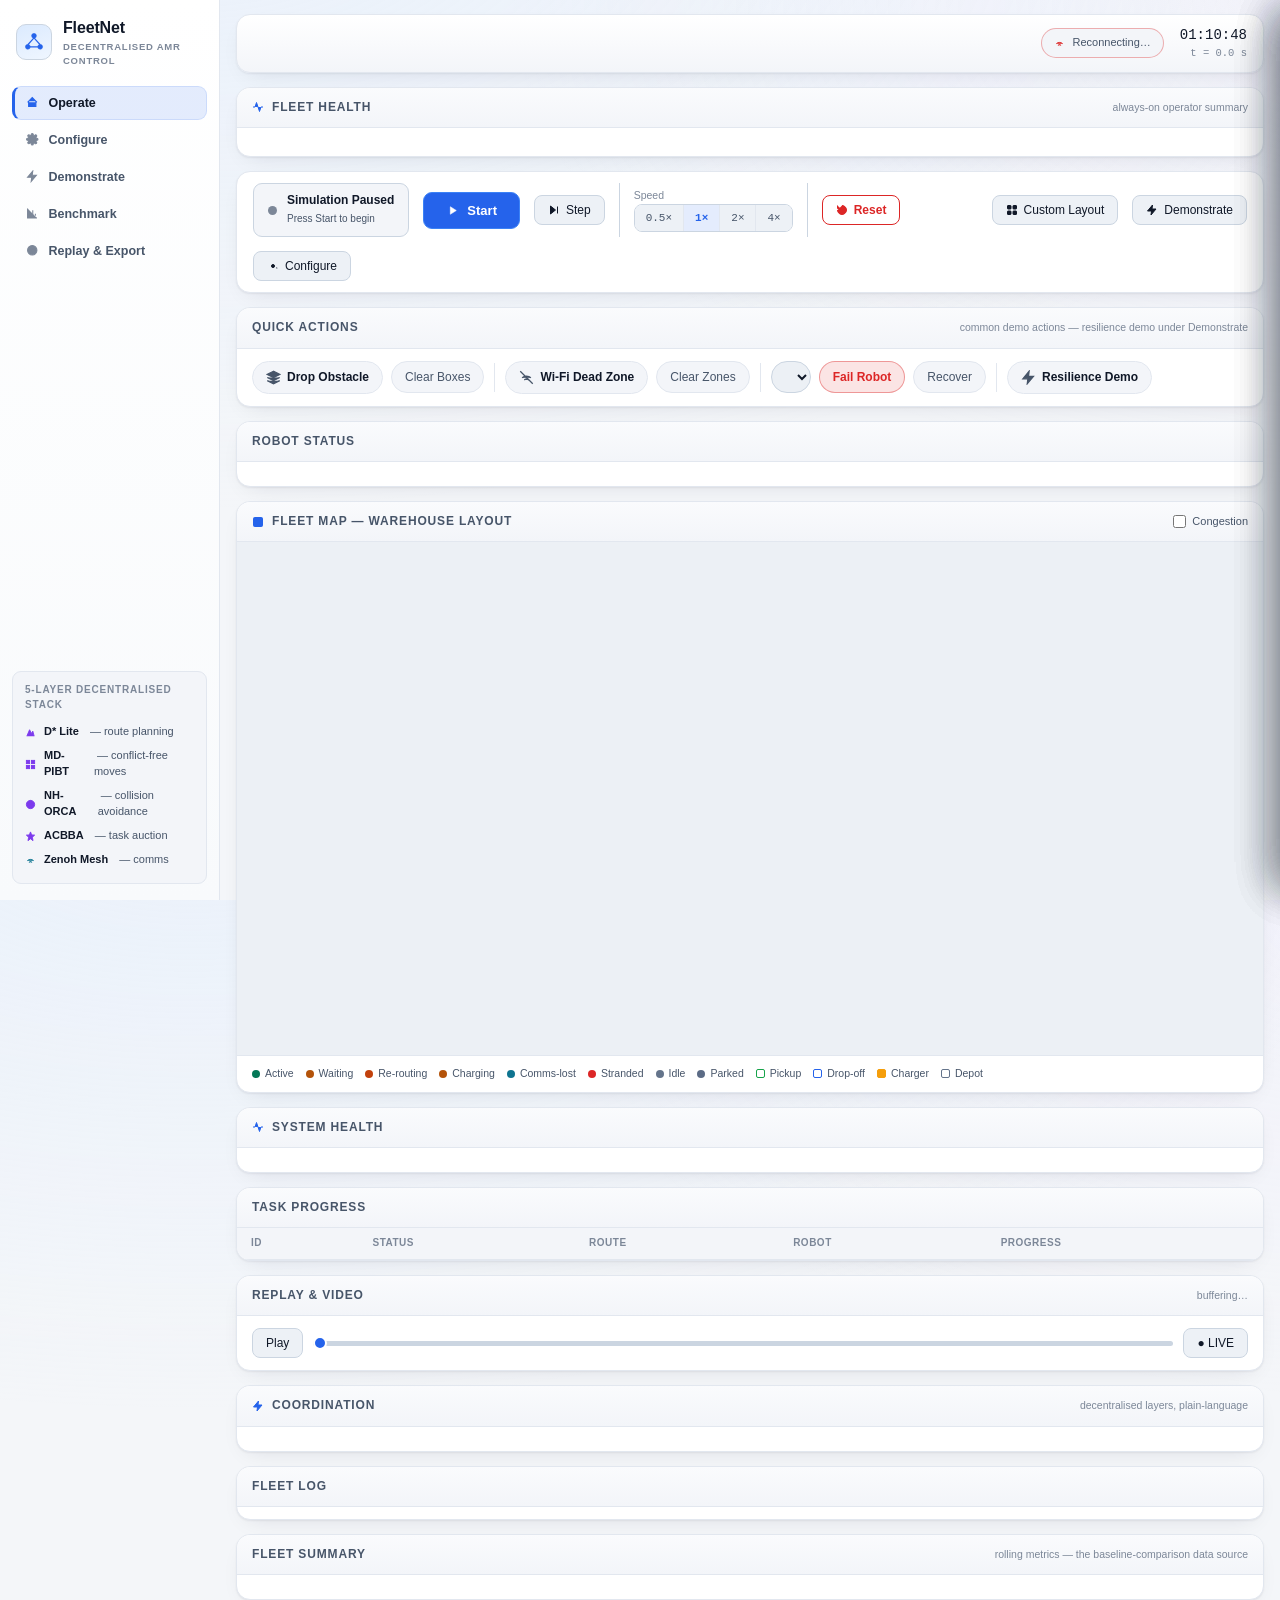
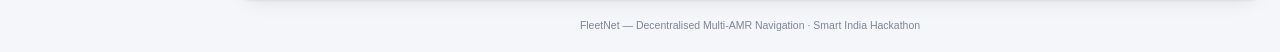
==== commit 77ce2579: "logs changed" ====
--- a/static/index.html
+++ b/static/index.html
@@ -67,11 +67,6 @@
         <svg class="icon" viewBox="0 0 24 24" fill="none" stroke-width="2"><path d="M5 12.5a10 10 0 0114 0M8.5 16a5 5 0 017 0M12 19.5v.1"/></svg>
         <b>Zenoh Mesh</b>&nbsp;— comms
       </div>
-    </div>
-
-    <div class="sidebar-badge">
-      <b>SIH 2024</b>
-      Decentralised Warehouse AMR Coordination
     </div>
   </aside>
 
@@ -254,28 +249,15 @@
           <div class="summary scoreboard" id="scoreboard"></div>
         </section>
 
-        <div class="workspace">
-          <section class="panel">
-            <div class="panel-hd">
-              <h2>
-                <svg class="icon" viewBox="0 0 24 24" fill="none" stroke-width="2"><path d="M13 2L3 14h8l-1 8 10-12h-8l1-8z"/></svg>
-                Algorithm Activity
-              </h2>
-              <span class="hint">live per-tick</span>
-            </div>
-            <div class="activity" id="activity"></div>
-          </section>
-
-          <section class="panel">
-            <div class="panel-hd">
-              <h2>
-                <svg class="icon" viewBox="0 0 24 24" fill="none" stroke-width="2"><path d="M22 12h-4l-3 9L9 3l-3 9H2"/></svg>
-                System Health
-              </h2>
-            </div>
-            <div class="syshealth" id="syshealth"></div>
-          </section>
-        </div>
+        <section class="panel">
+          <div class="panel-hd">
+            <h2>
+              <svg class="icon" viewBox="0 0 24 24" fill="none" stroke-width="2"><path d="M22 12h-4l-3 9L9 3l-3 9H2"/></svg>
+              System Health
+            </h2>
+          </div>
+          <div class="syshealth" id="syshealth"></div>
+        </section>
 
         <section class="panel">
           <div class="panel-hd"><h2>Task Progress</h2><span class="hint" id="taskProgressHint"></span></div>
--- a/static/style.css
+++ b/static/style.css
@@ -108,13 +108,6 @@
 .about-layer.mesh svg{color:var(--cyan)}
 .about-layer b{color:var(--ink);font-weight:600}
 
-.sidebar-badge{
-  background:linear-gradient(160deg,var(--ok-dim),transparent);
-  border:1px solid rgba(4,120,87,.3);border-radius:var(--r-sm);
-  padding:10px 12px;font-size:10.5px;color:var(--ink-2);
-}
-.sidebar-badge b{color:var(--ok);display:block;font-size:11.5px;margin-bottom:2px}
-
 .main{flex:1;min-width:0;padding:14px 16px;display:flex;flex-direction:column;gap:14px;max-width:1720px}
 
 /* ───────────────── top bar ───────────────── */
@@ -270,7 +263,6 @@
    get full width. */
 .content{display:grid;grid-template-columns:minmax(260px,0.85fr) minmax(480px,1.8fr) minmax(260px,0.85fr);gap:14px;align-items:start}
 .col{display:flex;flex-direction:column;gap:14px}
-.workspace{display:grid;grid-template-columns:1fr 1fr;gap:14px;align-items:start}
 
 /* ───────────────── robot cards ───────────────── */
 .robot-grid{display:grid;grid-template-columns:1fr;gap:10px;padding:12px}
@@ -399,18 +391,22 @@
 .eventlog .t{font-family:var(--mono);color:var(--ink-3);flex-shrink:0}
 .eventlog .m{color:var(--ink-2)}
 
-/* ───────────────── fleet log ───────────────── */
-.fleetlog{padding:12px;display:flex;flex-direction:column;gap:8px;max-height:420px;overflow:auto}
-.flog-entry{background:var(--panel-2);border:1px solid var(--border);border-left:3px solid var(--s);
-  border-radius:var(--r-sm);padding:9px 12px;font-family:var(--mono);font-size:11px}
-.flog-hd{display:flex;justify-content:space-between;align-items:center;margin-bottom:6px}
-.flog-hd .name{font-weight:700;color:var(--ink)}
-.flog-hd .name .badge{margin-left:8px}
-.flog-hd .prio{color:var(--ink-3);font-size:10px}
-.flog-rows{display:grid;grid-template-columns:auto 1fr auto 1fr;gap:3px 10px;color:var(--ink-2)}
-.flog-rows .k{color:var(--ink-3)}
-.flog-rows .v{color:var(--ink)}
-.flog-note{margin-top:6px;color:var(--warn);font-weight:600;display:flex;align-items:center;gap:6px}
+/* ───────────────── fleet log (continuous terminal-style feed) ───────────────── */
+.fleetlog{padding:6px;display:flex;flex-direction:column;max-height:340px;overflow-y:auto;font-family:var(--mono)}
+.flog-line{display:flex;align-items:baseline;gap:9px;padding:4px 10px;border-radius:5px;
+  border-left:2px solid transparent;font-size:11.5px}
+.flog-line:nth-child(odd){background:var(--panel-2)}
+.flog-line .t{color:var(--ink-3);flex-shrink:0}
+.flog-line .ic{flex-shrink:0;color:var(--ink-3);width:1em;text-align:center}
+.flog-line .m{color:var(--ink-2)}
+.flog-line.warn{border-left-color:var(--warn)}
+.flog-line.warn .ic{color:var(--warn)}
+.flog-line.ok{border-left-color:var(--ok)}
+.flog-line.ok .ic{color:var(--ok)}
+.flog-line.info{border-left-color:var(--violet)}
+.flog-line.info .ic{color:var(--violet)}
+.flog-line.cyan{border-left-color:var(--cyan)}
+.flog-line.cyan .ic{color:var(--cyan)}
 
 /* ───────────────── drawers ───────────────── */
 .drawer-backdrop{
@@ -447,7 +443,6 @@
 /* ───────────────── responsive ───────────────── */
 @media (max-width:1360px){
   .content{grid-template-columns:1fr}
-  .workspace{grid-template-columns:1fr}
 }
 .menu-toggle[hidden]{display:none}
 @media (max-width:980px){
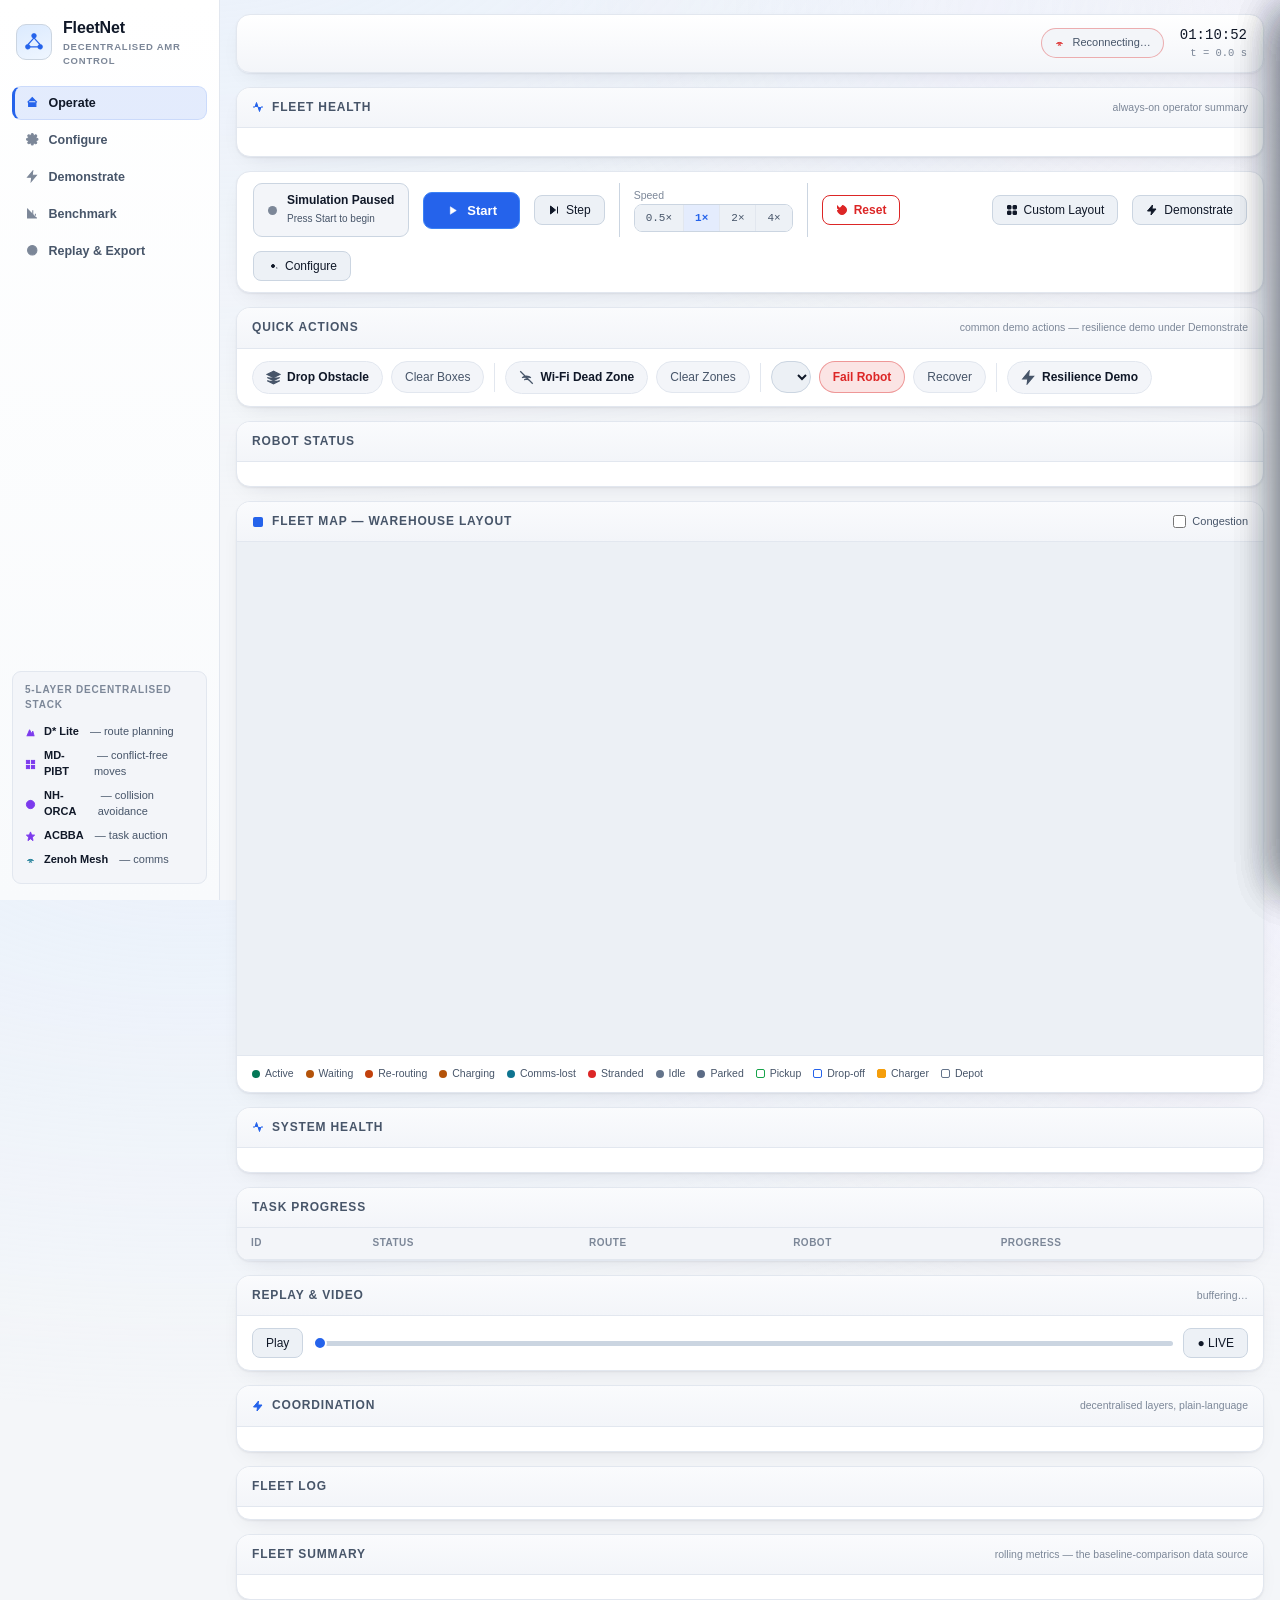
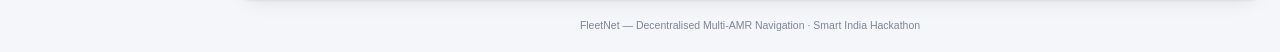
==== commit 18ae0cc3: "ui changed done" ====
--- a/static/index.html
+++ b/static/index.html
@@ -298,13 +298,13 @@
           </div>
           <div class="activity" id="coordBody"></div>
         </section>
-      </div>
-    </div>
-
-    <section class="panel">
-      <div class="panel-hd"><h2>Fleet Log</h2><span class="hint" id="fleetLogHint"></span></div>
-      <div class="fleetlog" id="fleetLogBody"></div>
-    </section>
+
+        <section class="panel">
+          <div class="panel-hd"><h2>Fleet Log</h2><span class="hint" id="fleetLogHint"></span></div>
+          <div class="fleetlog" id="fleetLogBody"></div>
+        </section>
+      </div>
+    </div>
 
     <!-- ───────────────── footer ───────────────── -->
     <footer class="footer">
--- a/static/style.css
+++ b/static/style.css
@@ -407,6 +407,18 @@
 .flog-line.info .ic{color:var(--violet)}
 .flog-line.cyan{border-left-color:var(--cyan)}
 .flog-line.cyan .ic{color:var(--cyan)}
+.flog-cat{flex-shrink:0;font-size:9px;font-weight:700;letter-spacing:.04em;
+  color:var(--ink-3);background:var(--raised);border-radius:4px;padding:2px 5px;
+  font-family:var(--sans);white-space:nowrap}
+.flog-line.warn .flog-cat{color:var(--warn);background:var(--warn-dim)}
+.flog-line.ok .flog-cat{color:var(--ok);background:var(--ok-dim)}
+.flog-line.info .flog-cat{color:var(--violet);background:var(--violet-dim)}
+.flog-line.cyan .flog-cat{color:var(--cyan);background:var(--cyan-dim)}
+.flog-who{flex-shrink:0;display:inline-flex;align-items:center;gap:5px;
+  color:var(--ink);font-weight:600;font-size:11px;min-width:58px}
+.flog-who .dot{width:7px;height:7px;border-radius:50%;flex-shrink:0}
+.flog-who.fleet{color:var(--ink-3);font-weight:500}
+.flog-who.fleet .dot{background:var(--ink-3)}
 
 /* ───────────────── drawers ───────────────── */
 .drawer-backdrop{
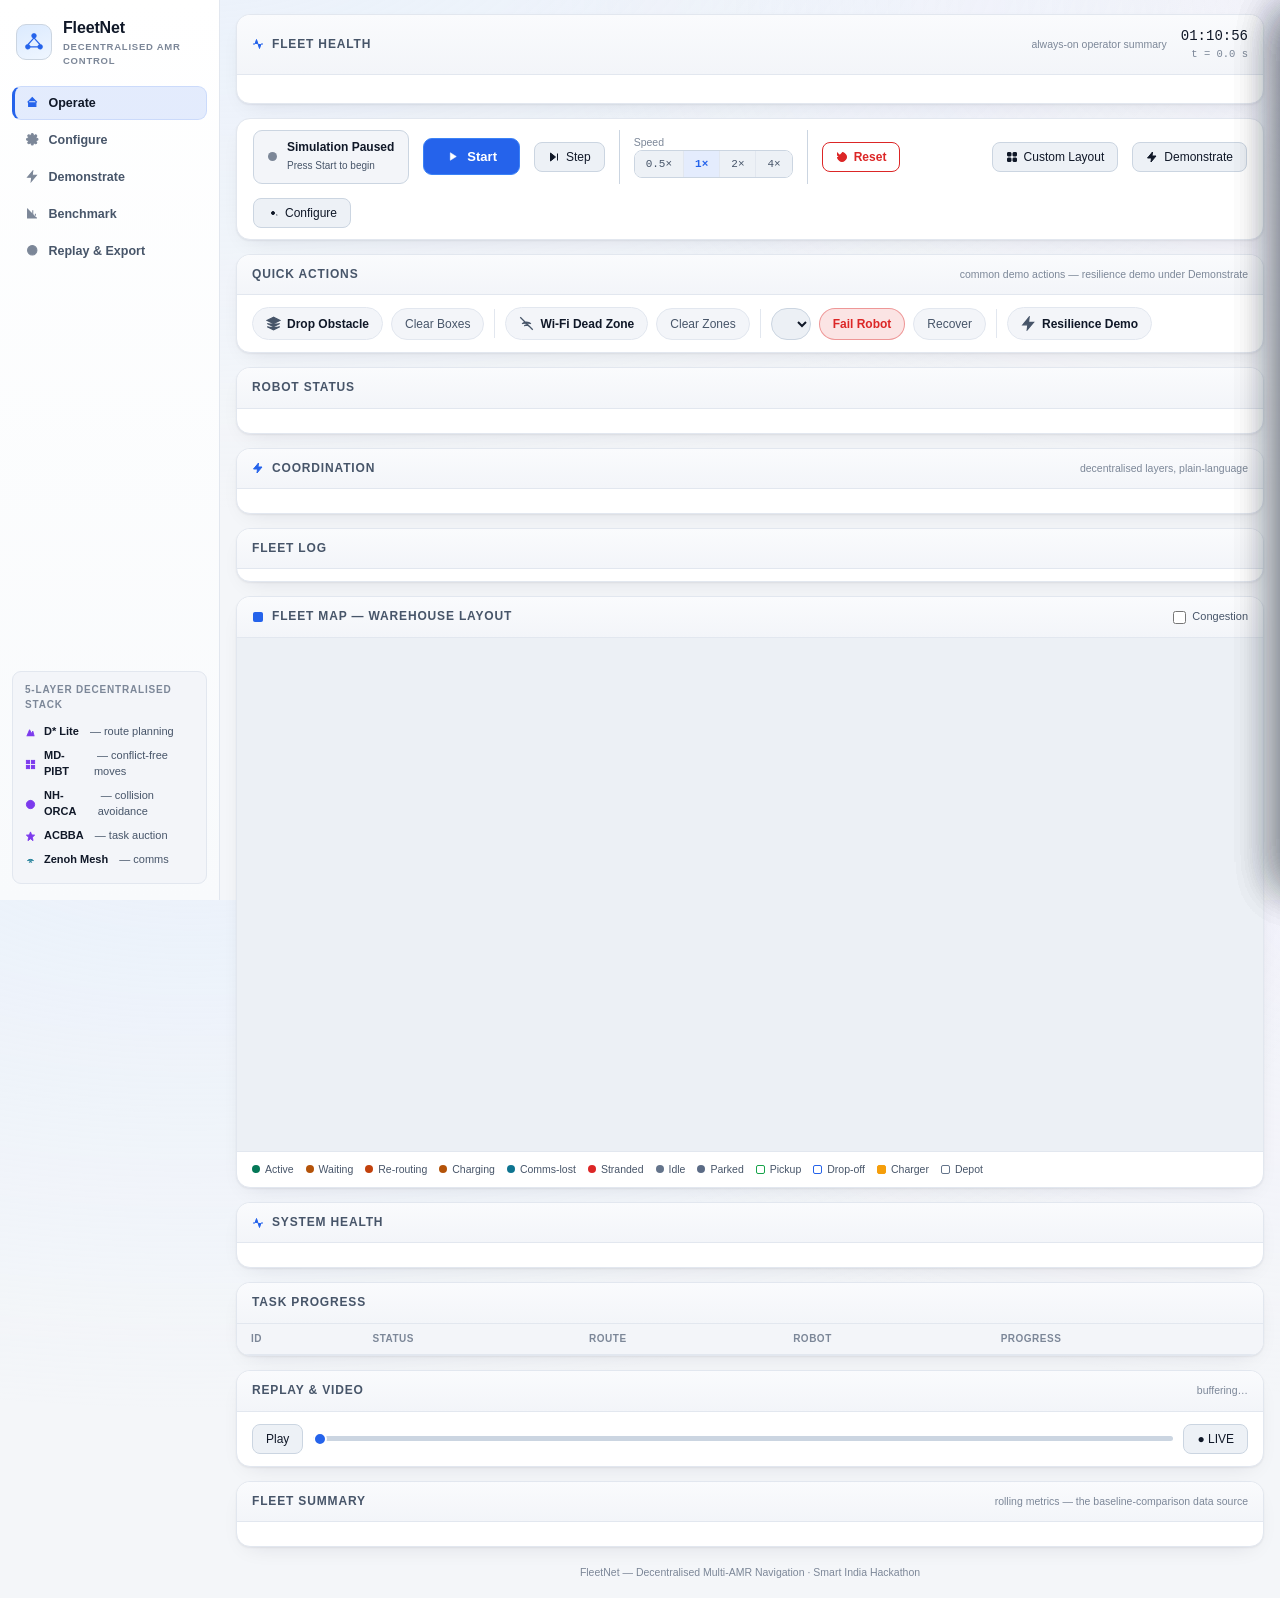
==== commit 22ca0d24: "top bar removed" ====
--- a/static/index.html
+++ b/static/index.html
@@ -73,24 +73,24 @@
   <!-- ───────────────── main ───────────────── -->
   <div class="main">
 
-    <header class="topbar">
-      <button class="btn menu-toggle" id="btnMenuToggle" aria-label="Toggle navigation" hidden>
-        <svg class="icon" viewBox="0 0 24 24" fill="none" stroke-width="2"><path d="M3 6h18M3 12h18M3 18h18"/></svg>
-      </button>
-      <div class="conn-pill" id="conn"><svg class="icon" viewBox="0 0 24 24" fill="none" stroke-width="2"><path d="M5 12.5a10 10 0 0114 0M8.5 16a5 5 0 017 0M12 19.5v.1"/></svg><span>connecting…</span></div>
-      <div class="clock">
-        <time id="clock">--:--:--</time>
-        <span class="simtime" id="simTime">t = 0.0 s</span>
-      </div>
-    </header>
-
     <section class="panel">
       <div class="panel-hd">
-        <h2>
-          <svg class="icon" viewBox="0 0 24 24" fill="none" stroke-width="2"><path d="M22 12h-4l-3 9L9 3l-3 9H2"/></svg>
-          Fleet Health
-        </h2>
-        <span class="hint">always-on operator summary</span>
+        <div class="panel-hd-left">
+          <button class="btn menu-toggle" id="btnMenuToggle" aria-label="Toggle navigation" hidden>
+            <svg class="icon" viewBox="0 0 24 24" fill="none" stroke-width="2"><path d="M3 6h18M3 12h18M3 18h18"/></svg>
+          </button>
+          <h2>
+            <svg class="icon" viewBox="0 0 24 24" fill="none" stroke-width="2"><path d="M22 12h-4l-3 9L9 3l-3 9H2"/></svg>
+            Fleet Health
+          </h2>
+        </div>
+        <div class="panel-hd-right">
+          <span class="hint">always-on operator summary</span>
+          <div class="clock">
+            <time id="clock">--:--:--</time>
+            <span class="simtime" id="simTime">t = 0.0 s</span>
+          </div>
+        </div>
       </div>
       <div class="fleet-health" id="fleetHealth"></div>
     </section>
--- a/static/style.css
+++ b/static/style.css
@@ -110,23 +110,8 @@
 
 .main{flex:1;min-width:0;padding:14px 16px;display:flex;flex-direction:column;gap:14px;max-width:1720px}
 
-/* ───────────────── top bar ───────────────── */
-.topbar{
-  display:flex;align-items:center;justify-content:flex-end;gap:16px;
-  background:linear-gradient(180deg,var(--panel),var(--panel-2));
-  border:1px solid var(--border);border-radius:var(--r);
-  padding:10px 16px;box-shadow:var(--shadow);
-}
-.conn-pill{
-  display:flex;align-items:center;gap:8px;padding:6px 12px;border-radius:20px;
-  background:var(--panel-2);border:1px solid var(--border);font-size:11px;color:var(--ink-2);
-}
-.conn-pill svg{color:var(--idle)}
-.conn-pill.online{border-color:rgba(4,120,87,.35);color:var(--ink)}
-.conn-pill.online svg{color:var(--ok)}
-.conn-pill.offline{border-color:rgba(220,38,38,.35)}
-.conn-pill.offline svg{color:var(--danger)}
-.conn-pill b{font-weight:600}
+.panel-hd-left{display:flex;align-items:center;gap:8px}
+.panel-hd-right{display:flex;align-items:center;gap:14px}
 
 .clock{text-align:right;display:flex;flex-direction:column;align-items:flex-end;gap:1px}
 .clock time{font-family:var(--mono);font-size:14px;color:var(--ink)}
@@ -455,6 +440,13 @@
 /* ───────────────── responsive ───────────────── */
 @media (max-width:1360px){
   .content{grid-template-columns:1fr}
+  /* Stacked single-column fallback: without this, source order puts
+     col-right (Coordination + Fleet Log) dead last, after every panel in
+     col-center (Map/System Health/Task Progress/Replay). Reorder so it
+     follows Robot Status instead of falling to the very bottom. */
+  .col-left{order:1}
+  .col-right{order:2}
+  .col-center{order:3}
 }
 .menu-toggle[hidden]{display:none}
 @media (max-width:980px){
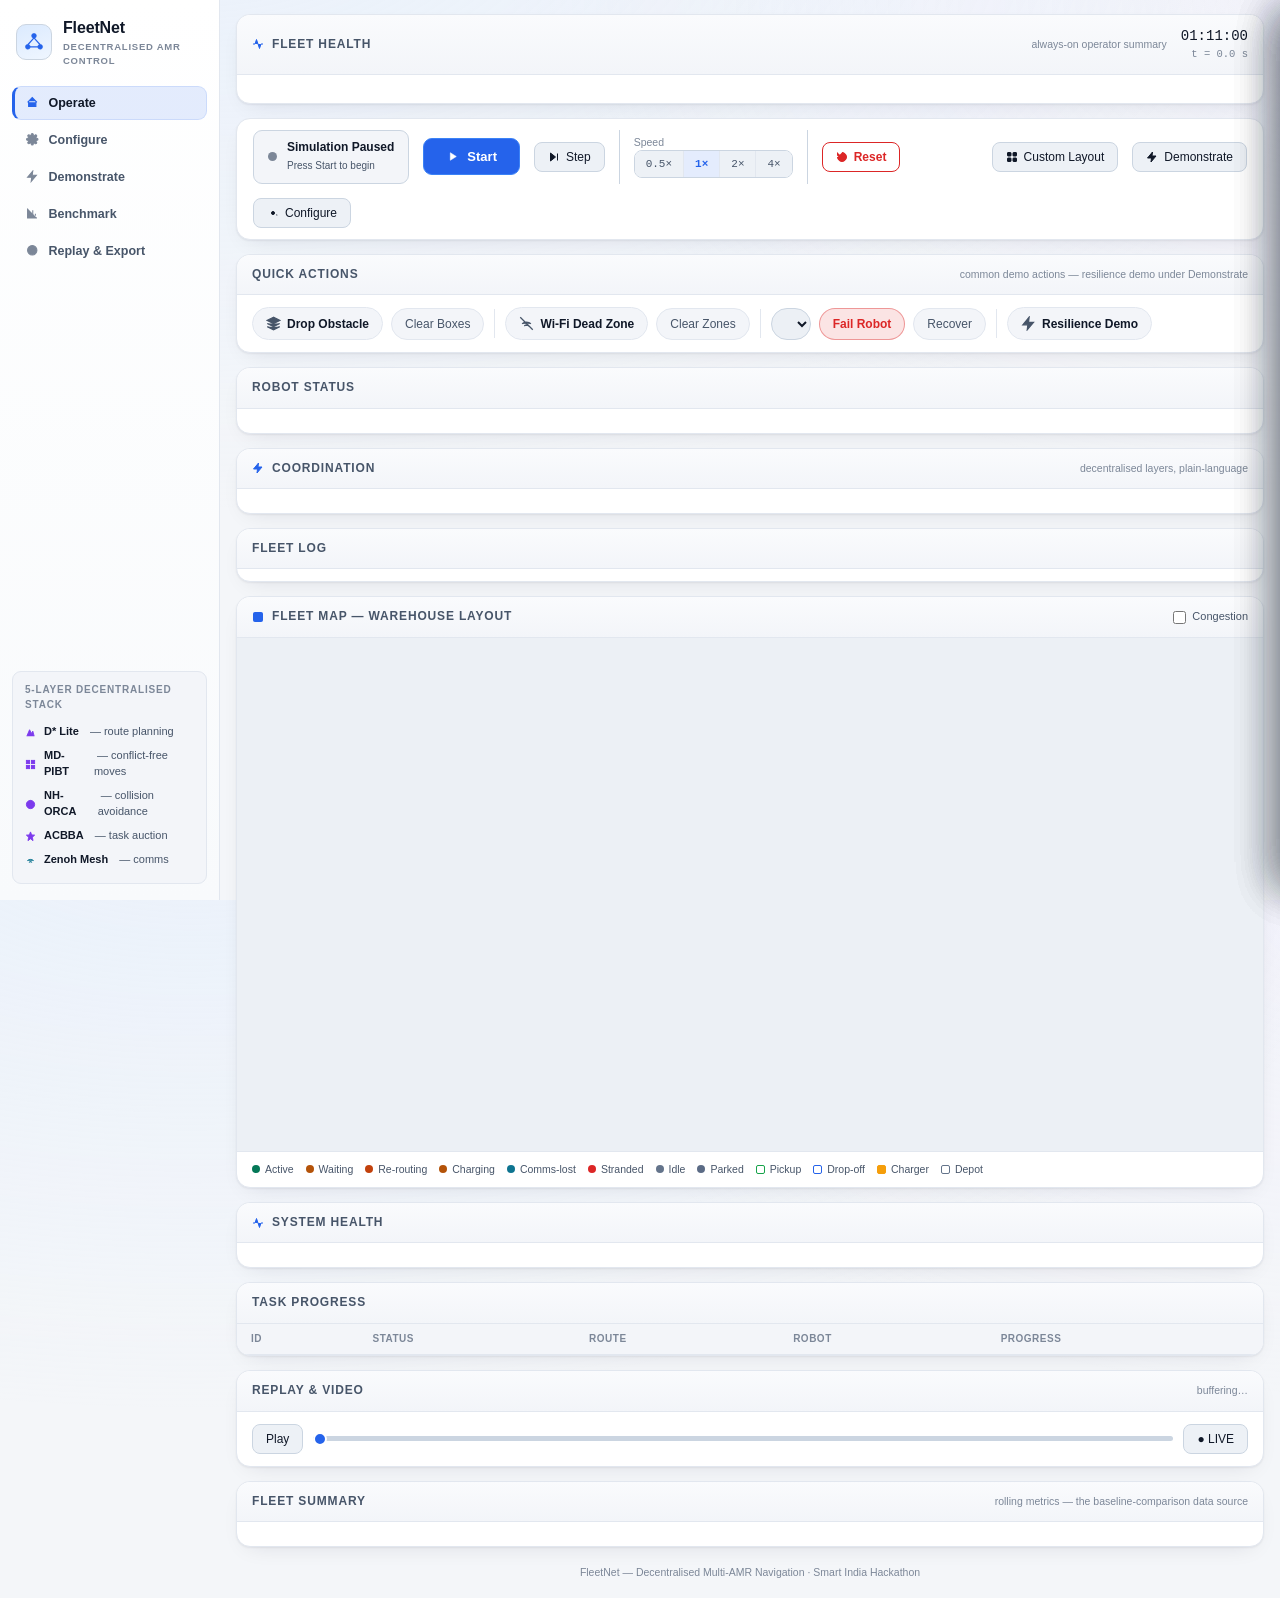
==== commit 8111aabf: "pgm import added" ====
--- a/static/index.html
+++ b/static/index.html
@@ -173,6 +173,8 @@
         </div>
         <span class="hint" id="paletteCounts"></span>
         <span class="qa-sep"></span>
+        <button class="qa-chip qa-chip-ghost" id="btnLayoutImport">Import Image</button>
+        <input type="file" id="layoutImportInput" accept=".pgm" hidden>
         <button class="qa-chip" id="btnLayoutValidate">Validate</button>
         <button class="qa-chip qa-chip-primary" id="btnLayoutApply">Apply Layout</button>
         <button class="qa-chip qa-chip-ghost" id="btnLayoutClearCanvas">Clear Canvas</button>
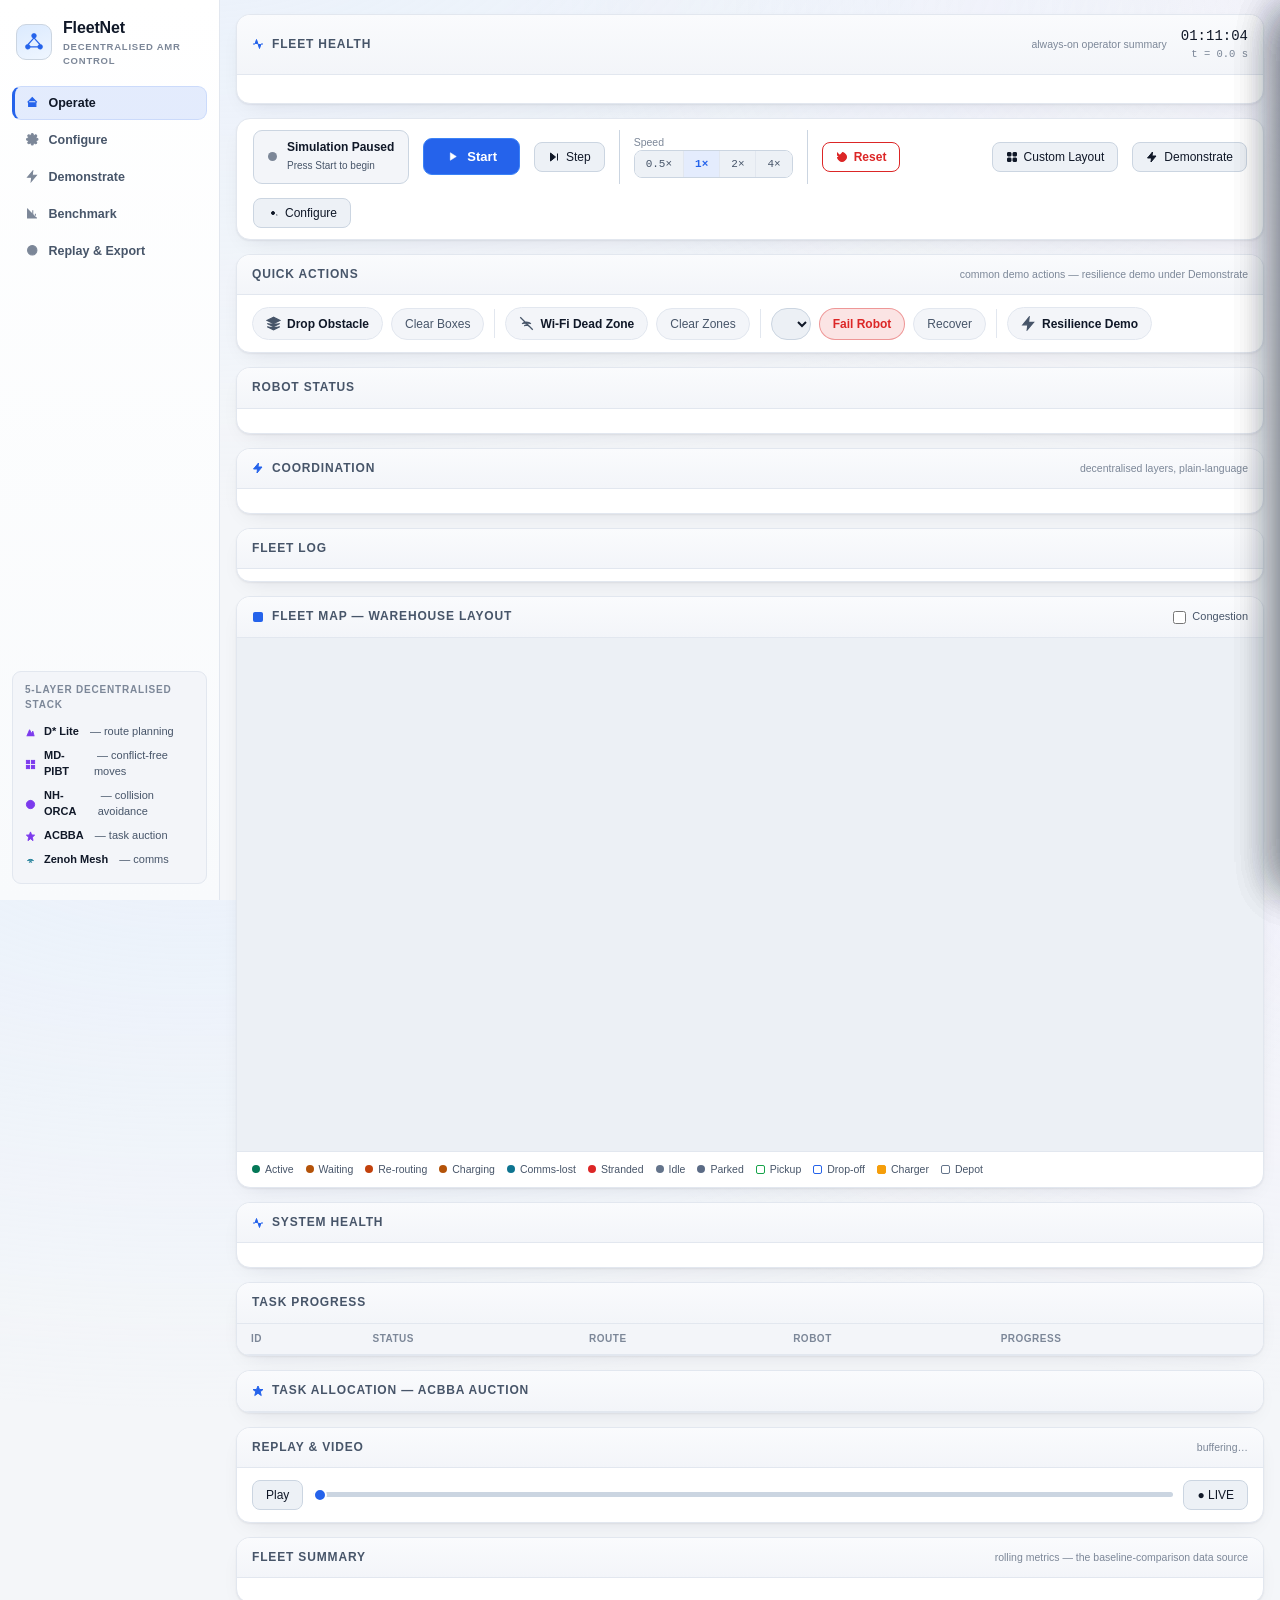
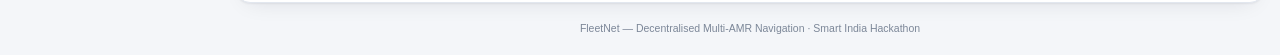
==== commit 90534384: "cbbs working added" ====
--- a/static/index.html
+++ b/static/index.html
@@ -177,6 +177,7 @@
         <input type="file" id="layoutImportInput" accept=".pgm" hidden>
         <button class="qa-chip" id="btnLayoutValidate">Validate</button>
         <button class="qa-chip qa-chip-primary" id="btnLayoutApply">Apply Layout</button>
+        <span class="hint">Apply also saves this layout to the library below</span>
         <button class="qa-chip qa-chip-ghost" id="btnLayoutClearCanvas">Clear Canvas</button>
         <button class="qa-chip qa-chip-ghost" id="btnLayoutCancel">Cancel</button>
       </div>
@@ -272,6 +273,17 @@
         </section>
 
         <section class="panel">
+          <div class="panel-hd">
+            <h2>
+              <svg class="icon" viewBox="0 0 24 24" fill="none" stroke-width="2"><path d="M12 2l3 7h7l-5.5 4.5L18.5 21 12 16.5 5.5 21l2-7.5L2 9h7z"/></svg>
+              Task Allocation — ACBBA auction
+            </h2>
+            <span class="hint" id="taskAllocHint"></span>
+          </div>
+          <div id="taskAllocBody"></div>
+        </section>
+
+        <section class="panel">
           <div class="panel-hd"><h2>Replay &amp; Video</h2><span class="hint" id="replayHint">buffering…</span></div>
           <div class="replay">
             <div class="replay-row">
@@ -352,6 +364,8 @@
       <h3>Saved Layouts <span class="hint" id="savedLayoutsHint"></span></h3>
       <div class="tgroup" style="margin-bottom:8px">
         <button class="btn" id="btnSaveCurrentLayout">Save Current Layout As…</button>
+        <button class="btn" id="btnImportLayoutJson">Import Layout (.json)…</button>
+        <input type="file" id="layoutJsonImportInput" accept=".json,application/json" hidden>
       </div>
       <div class="tgroup" id="saveAsRow" hidden>
         <input type="text" id="saveAsName" placeholder="Layout name…" maxlength="60">
@@ -410,6 +424,8 @@
   </div>
 </aside>
 
+<div class="toast" id="toast" hidden></div>
+
 <script src="/static/app.js"></script>
 </body>
 </html>
--- a/static/style.css
+++ b/static/style.css
@@ -300,6 +300,17 @@
 .reroute-tag{color:var(--reroute);font-weight:700;font-size:10px}
 .progress-track{height:6px;background:var(--bg-2);border-radius:3px;overflow:hidden;border:1px solid var(--border);min-width:60px}
 .progress-fill{height:100%;background:var(--accent);border-radius:3px}
+
+/* ───────────────── task allocation (ACBBA bid breakdown) ───────────────── */
+.auction-card{border:1px solid var(--border);border-radius:var(--r-sm);margin-bottom:10px;overflow:hidden}
+.auction-card:last-child{margin-bottom:0}
+.auction-card-hd{padding:7px 12px;background:var(--panel-2);font-size:11.5px;font-weight:600;
+  border-bottom:1px solid var(--border)}
+.auction-card-hd .mono{font-weight:400;color:var(--ink-3)}
+.auction-card .tasktable tr.won td{background:var(--ok-dim);color:var(--ok);font-weight:600}
+.win-tag{font-size:9px;font-weight:700;letter-spacing:.04em;color:var(--ok);
+  background:var(--ok-dim);border-radius:8px;padding:1px 6px;margin-left:4px}
+.mono{font-family:var(--mono)}
 
 /* ───────────────── map ───────────────── */
 .panel-map .map-shell{position:relative;background:var(--bg-2)}
@@ -486,3 +497,10 @@
 .scoreboard .sitem .v-base{color:var(--danger)}
 .scoreboard .sitem .vs{font-size:10px;color:var(--ink-3);font-family:var(--sans)}
 #verdictHint{font-family:var(--mono);color:var(--ink)}
+
+.toast{position:fixed;left:50%;bottom:24px;transform:translateX(-50%) translateY(8px);
+  background:var(--panel-2,#0B1828);color:var(--ink,#e8edf4);border:1px solid var(--border-2,#22324a);
+  padding:9px 16px;border-radius:var(--r-sm,8px);font-family:var(--sans);font-size:13px;
+  box-shadow:0 8px 24px rgba(0,0,0,.28);z-index:60;opacity:0;transition:opacity .18s,transform .18s;
+  pointer-events:none}
+.toast.show{opacity:1;transform:translateX(-50%) translateY(0)}
